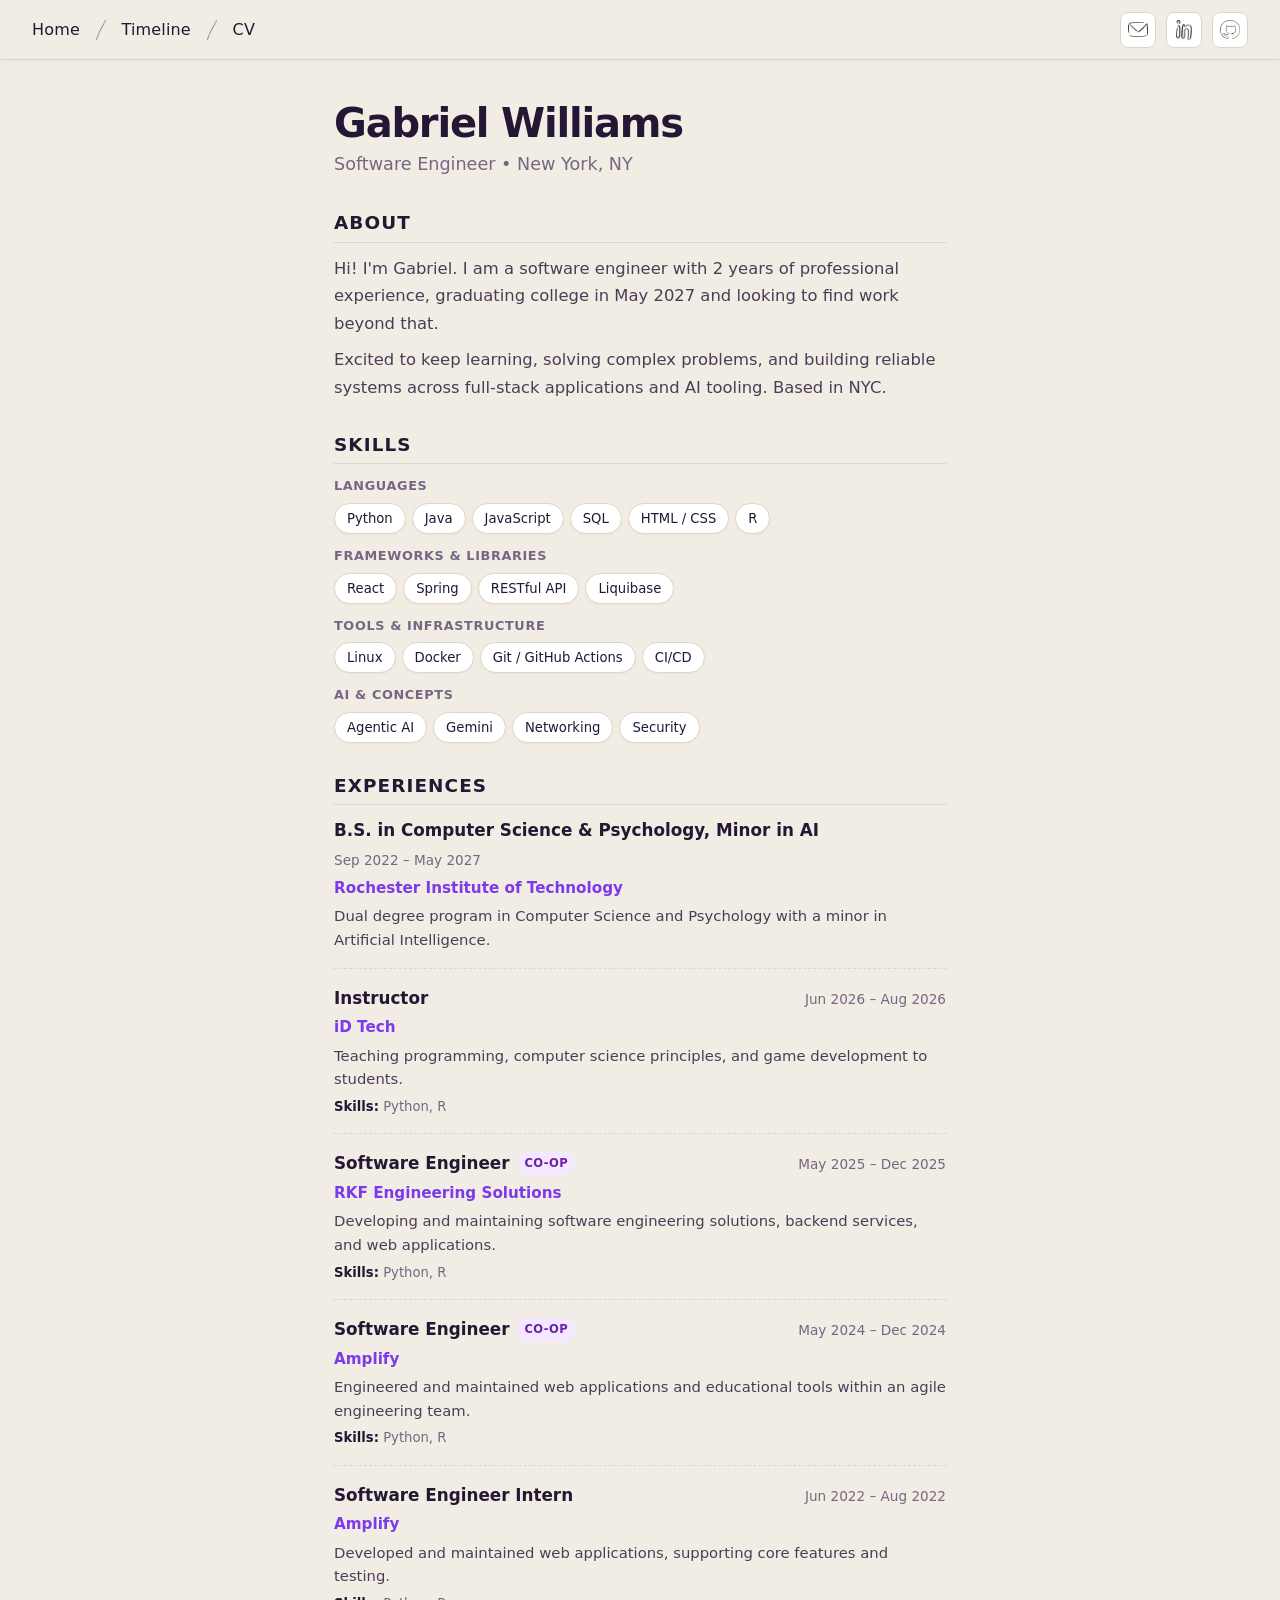
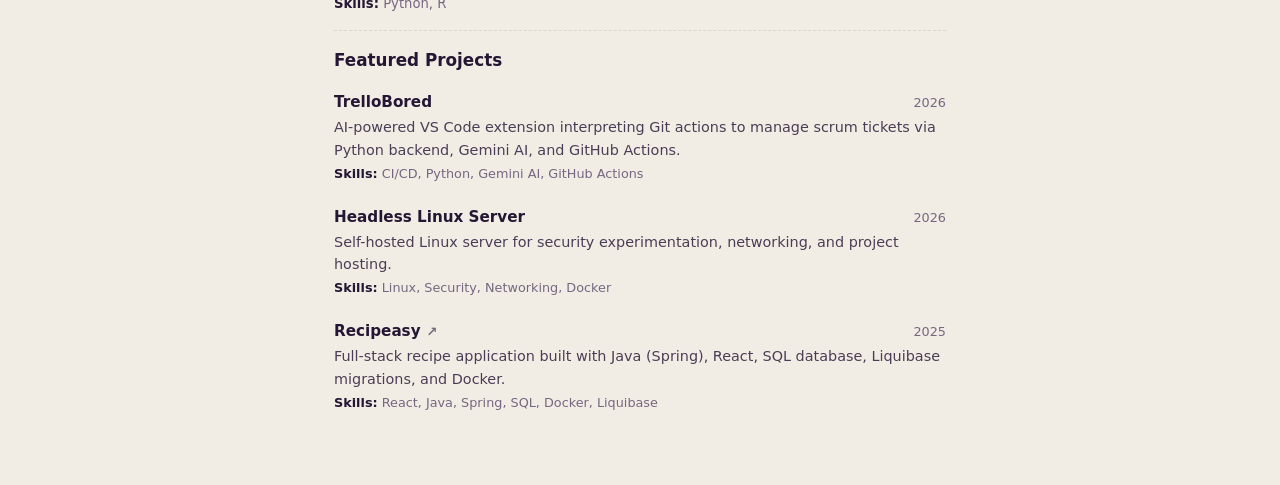
==== index.html @ a7988db3 "makeover" ====
<!DOCTYPE html>
<html lang="en">
<head>
    <meta charset="UTF-8">
    <meta http-equiv="X-UA-Compatible" content="IE=edge">
    <meta name="viewport" content="width=device-width, initial-scale=1.0">
    <title>Gabriel Williams | Software Engineer</title>
    <link rel="stylesheet" href="style.css">
</head>
<body>

    <header>
        <nav class="navbar">
            <div class="nav-left">
                <ul class="nav-links">
                    <li><a href="index.html">Home</a></li>
                    <li class="nav-divider" aria-hidden="true"><img src="images/slash.png" alt="/" class="nav-slash"></li>
                    <li><a href="timeline.html">Timeline</a></li>
                    <li class="nav-divider" aria-hidden="true"><img src="images/slash.png" alt="/" class="nav-slash"></li>
                    <li><a href="resume.html">CV</a></li>
                </ul>
            </div>
            <div class="nav-right">
                <a href="mailto:gabrielhwilliams@gmail.com" class="nav-icon-btn" aria-label="Email" title="Email">
                    <img src="images/mail.png" alt="Email" class="nav-icon">
                </a>
                <a href="https://www.linkedin.com/in/gabriel-h-williams/" target="_blank" rel="noopener noreferrer" class="nav-icon-btn" aria-label="LinkedIn" title="LinkedIn">
                    <img src="images/in.png" alt="LinkedIn" class="nav-icon">
                </a>
                <a href="https://github.com/gabrielhwilliams" target="_blank" rel="noopener noreferrer" class="nav-icon-btn" aria-label="GitHub" title="GitHub">
                    <img src="images/git.png" alt="GitHub" class="nav-icon">
                </a>
            </div>
        </nav>
    </header>

    <main class="main-column">
        <!-- Chunk: Name -->
        <section id="name" class="chunk chunk-name">
            <h1 class="name-title">Gabriel Williams</h1>
            <p class="name-subtitle">Software Engineer &bull; New York, NY</p>
        </section>

        <!-- Chunk: Blurb -->
        <section id="blurb" class="chunk chunk-blurb">
            <h2 class="chunk-title">About</h2>
            <div class="blurb-content">
                <p>Hi! I'm Gabriel. I am a software engineer with 2 years of professional experience, graduating college in May 2027 and looking to find work beyond that.</p>
                <p>Excited to keep learning, solving complex problems, and building reliable systems across full-stack applications and AI tooling. Based in NYC.</p>
            </div>
        </section>

        <!-- Chunk: Skills -->
        <section id="skills" class="chunk chunk-skills">
            <h2 class="chunk-title">Skills</h2>
            <div class="skills-list">
                <div class="skill-group">
                    <span class="skill-group-title">Languages</span>
                    <div class="skill-tags">
                        <span class="skill-tag">Python</span>
                        <span class="skill-tag">Java</span>
                        <span class="skill-tag">JavaScript</span>
                        <span class="skill-tag">SQL</span>
                        <span class="skill-tag">HTML / CSS</span>
                        <span class="skill-tag">R</span>
                    </div>
                </div>
                <div class="skill-group">
                    <span class="skill-group-title">Frameworks & Libraries</span>
                    <div class="skill-tags">
                        <span class="skill-tag">React</span>
                        <span class="skill-tag">Spring</span>
                        <span class="skill-tag">RESTful API</span>
                        <span class="skill-tag">Liquibase</span>
                    </div>
                </div>
                <div class="skill-group">
                    <span class="skill-group-title">Tools & Infrastructure</span>
                    <div class="skill-tags">
                        <span class="skill-tag">Linux</span>
                        <span class="skill-tag">Docker</span>
                        <span class="skill-tag">Git / GitHub Actions</span>
                        <span class="skill-tag">CI/CD</span>
                    </div>
                </div>
                <div class="skill-group">
                    <span class="skill-group-title">AI & Concepts</span>
                    <div class="skill-tags">
                        <span class="skill-tag">Agentic AI</span>
                        <span class="skill-tag">Gemini</span>
                        <span class="skill-tag">Networking</span>
                        <span class="skill-tag">Security</span>
                    </div>
                </div>
            </div>
        </section>

        <!-- Chunk: Experiences -->
        <section id="experiences" class="chunk chunk-experiences">
            <h2 class="chunk-title">Experiences</h2>
            <div class="experience-list">
                <div class="experience-item">
                    <div class="experience-header">
                        <span class="experience-role">B.S. in Computer Science & Psychology, Minor in AI</span>
                        <span class="experience-date">Sep 2022 &ndash; May 2027</span>
                    </div>
                    <div class="experience-company">Rochester Institute of Technology</div>
                    <p class="experience-desc">Dual degree program in Computer Science and Psychology with a minor in Artificial Intelligence.</p>
                </div>

                <div class="experience-item">
                    <div class="experience-header">
                        <span class="experience-role">Instructor</span>
                        <span class="experience-date">Jun 2026 &ndash; Aug 2026</span>
                    </div>
                    <div class="experience-company">iD Tech</div>
                    <p class="experience-desc">Teaching programming, computer science principles, and game development to students.</p>
                    <div class="experience-skills"><span>Skills:</span> Python, R</div>
                </div>

                <div class="experience-item">
                    <div class="experience-header">
                        <span class="experience-role">Software Engineer <span class="experience-badge">Co-op</span></span>
                        <span class="experience-date">May 2025 &ndash; Dec 2025</span>
                    </div>
                    <div class="experience-company">RKF Engineering Solutions</div>
                    <p class="experience-desc">Developing and maintaining software engineering solutions, backend services, and web applications.</p>
                    <div class="experience-skills"><span>Skills:</span> Python, R</div>
                </div>

                <div class="experience-item">
                    <div class="experience-header">
                        <span class="experience-role">Software Engineer <span class="experience-badge">Co-op</span></span>
                        <span class="experience-date">May 2024 &ndash; Dec 2024</span>
                    </div>
                    <div class="experience-company">Amplify</div>
                    <p class="experience-desc">Engineered and maintained web applications and educational tools within an agile engineering team.</p>
                    <div class="experience-skills"><span>Skills:</span> Python, R</div>
                </div>

                <div class="experience-item">
                    <div class="experience-header">
                        <span class="experience-role">Software Engineer Intern</span>
                        <span class="experience-date">Jun 2022 &ndash; Aug 2022</span>
                    </div>
                    <div class="experience-company">Amplify</div>
                    <p class="experience-desc">Developed and maintained web applications, supporting core features and testing.</p>
                    <div class="experience-skills"><span>Skills:</span> Python, R</div>
                </div>

                <div class="experience-item experience-projects-group">
                    <div class="experience-header">
                        <span class="experience-role">Featured Projects</span>
                    </div>
                    <div class="project-list">
                        <div class="project-item">
                            <div class="project-header">
                                <span class="project-title">TrelloBored</span>
                                <span class="project-year">2026</span>
                            </div>
                            <p class="project-desc">AI-powered VS Code extension interpreting Git actions to manage scrum tickets via Python backend, Gemini AI, and GitHub Actions.</p>
                            <div class="project-skills"><span>Skills:</span> CI/CD, Python, Gemini AI, GitHub Actions</div>
                        </div>

                        <div class="project-item">
                            <div class="project-header">
                                <span class="project-title">Headless Linux Server</span>
                                <span class="project-year">2026</span>
                            </div>
                            <p class="project-desc">Self-hosted Linux server for security experimentation, networking, and project hosting.</p>
                            <div class="project-skills"><span>Skills:</span> Linux, Security, Networking, Docker</div>
                        </div>

                        <a href="https://github.com/gabrielhwilliams/Recipeasy" target="_blank" rel="noopener noreferrer" class="project-item project-item--linked">
                            <div class="project-header">
                                <span class="project-title">Recipeasy <span class="project-link-icon" aria-hidden="true">&nearr;</span></span>
                                <span class="project-year">2025</span>
                            </div>
                            <p class="project-desc">Full-stack recipe application built with Java (Spring), React, SQL database, Liquibase migrations, and Docker.</p>
                            <div class="project-skills"><span>Skills:</span> React, Java, Spring, SQL, Docker, Liquibase</div>
                        </a>
                    </div>
                </div>
            </div>
        </section>
    </main>

</body>
</html>
---- style.css ----
/* ============ RESET & BASE ============ */
*, *::before, *::after {
  box-sizing: border-box;
  margin: 0;
  padding: 0;
}

html {
  scroll-behavior: smooth;
  scroll-padding-top: var(--nav-height);
  overflow-x: clip;
}

body {
  font-family: 'Inter', system-ui, -apple-system, BlinkMacSystemFont, 'Segoe UI', Roboto, Oxygen, Ubuntu, Cantarell, sans-serif;
  line-height: 1.6;
  color: var(--text-main);
  background-color: var(--bg-main);
  padding-top: var(--nav-height);
  overflow-x: clip;
}

:root {
  --nav-height: 60px;
  
  /* Distinct Warm Beige & Oatmeal Linen Canvas */
  --bg-main: #f2ede4;        /* Warm Beige / Sand Linen background */
  --bg-card: #ffffff;        /* Crisp white for elevated cards and popups */
  --bg-tag: #ffffff;         /* Crisp white pill tags popping against beige */
  --bg-tag-hover: #faf6ef;   /* Warm cream pill hover */

  /* High-Contrast Deep Violet & Plum Charcoal Typography */
  --text-main: #231733;      /* Deep Amethyst Charcoal: ultra-high contrast */
  --text-muted: #4a3d56;     /* Heathered Charcoal: soft, legible body text */
  --grey: #756782;           /* Muted Violet Taupe: secondary text, subtitles, tick marks */
  --grey-light: #a395b0;     /* Soft Lilac Grey: subtle timestamps and dividers */
  --border: #ded5c7;         /* Warm Sand Linen: clean, organic dividers */
  --border-subtle: #e8dfd2;  /* Subtle sand border */

  /* Primary Brand & Navbar Highlights */
  --primary: #7c3aed;        /* Royal Violet / Purple 600 */
  --primary-hover: #6d28d9;  /* Deep Amethyst / Purple 700 */
  --hightlight: #8b5cf6;     /* Electric Lilac 500 */

  /* 4 Distinct, Separated Category Colors */
  --job: #2563eb;            /* Royal Cobalt Blue (Jobs/Work) */
  --education: #059669;      /* Forest Emerald Green (Education) */
  --project: #ea580c;        /* Warm Amber Orange (Projects) */
  --event: #7c3aed;          /* Royal Violet (Events/Hackathons) */

  /* Timeline & Badges */
  --accent: #e5ddd0;         /* Warm sand linen timeline sidebars */
  --badge-bg: #f3e8ff;       /* Soft purple bisque badge */
  --badge-text: #6b21a8;     /* Purple 800 badge text */

  --sidebar-width: 150px;
  --tick-column-width: 60px;
}

/* ============ NAVBAR ============ */
.navbar {
  display: flex;
  justify-content: space-between;
  align-items: center;
  font-size: 16px;
  height: var(--nav-height);
  padding: 0 32px;
  background-color: rgba(242, 237, 228, 0.92);
  backdrop-filter: blur(12px);
  -webkit-backdrop-filter: blur(12px);
  border-bottom: 1px solid var(--border);
  box-shadow: 0 1px 3px 0 rgba(35, 23, 51, 0.04);
  position: fixed;
  top: 0;
  left: 0;
  width: 100%;
  z-index: 1000;
  box-sizing: border-box;
}

.nav-left {
  display: flex;
  align-items: center;
}

.nav-links {
  display: flex;
  align-items: center;
  list-style: none;
  gap: 14px;
}

.nav-links li {
  margin: 0;
  display: flex;
  align-items: center;
}

.nav-divider {
  display: flex;
  align-items: center;
  justify-content: center;
  user-select: none;
  pointer-events: none;
  padding: 0 2px;
}

.nav-slash {
  height: 20px;
  width: auto;
  opacity: 0.8;
  display: block;
}

.nav-links a {
  position: relative;
  text-decoration: none;
  color: var(--text-main);
  font-weight: 500;
  letter-spacing: 0.01em;
  transition: color 0.2s ease;
}

.nav-links a::after {
  content: '';
  position: absolute;
  left: 0;
  bottom: -4px;
  width: 100%;
  height: 2px;
  background-color: var(--primary);
  transform: scaleX(0);
  transform-origin: bottom left;
  transition: transform 0.25s ease-out;
}

.nav-links a:hover {
  color: var(--primary);
}

.nav-links a:hover::after {
  transform: scaleX(1);
}

.nav-right {
  display: flex;
  align-items: center;
  gap: 10px;
}

.nav-icon-btn {
  display: inline-flex;
  align-items: center;
  justify-content: center;
  width: 36px;
  height: 36px;
  border-radius: 8px;
  background: var(--bg-tag);
  border: 1px solid var(--border);
  transition: transform 0.15s ease, background 0.15s ease, border-color 0.15s ease, box-shadow 0.15s ease;
  text-decoration: none;
  box-sizing: border-box;
}

.nav-icon-btn:hover {
  background: var(--bg-tag-hover);
  border-color: #c9bea9;
  transform: translateY(-2px);
  box-shadow: 0 4px 10px rgba(35, 23, 51, 0.1);
}

.nav-icon {
  width: 20px;
  height: 20px;
  object-fit: contain;
  display: block;
}

/* ============ BUTTONS ============ */
.btn-primary {
  background-color: var(--primary);
  color: #ffffff;
  padding: 10px 20px;
  border-radius: 8px;
  border: 1px solid var(--primary);
  text-decoration: none;
  font-weight: 600;
  cursor: pointer;
  display: inline-block;
  transition: transform 0.2s ease, background-color 0.2s ease, border-color 0.2s ease, box-shadow 0.2s ease;
}

.btn-primary:hover {
  background-color: var(--primary-hover);
  border-color: var(--primary-hover);
  transform: translateY(-2px);
  box-shadow: 0 4px 12px rgba(109, 40, 217, 0.25);
}

/* ============ MAIN COLUMN LAYOUT ============ */
.main-column {
  max-width: 660px;
  width: 100%;
  margin: 0 auto;
  padding: 40px 24px 64px;
  display: flex;
  flex-direction: column;
  gap: 28px;
  box-sizing: border-box;
}

.chunk {
  display: flex;
  flex-direction: column;
  gap: 10px;
  width: 100%;
  box-sizing: border-box;
}

/* Chunk: Name */
.chunk-name {
  gap: 4px;
  padding-bottom: 2px;
}

.name-title {
  font-size: 2.5rem;
  font-weight: 800;
  color: var(--text-main);
  line-height: 1.15;
  letter-spacing: -0.03em;
}

.name-subtitle {
  font-size: 1.1rem;
  font-weight: 500;
  color: var(--grey);
}

/* Chunk Section Titles */
.chunk-title {
  font-size: 1.15rem;
  font-weight: 700;
  color: var(--text-main);
  text-transform: uppercase;
  letter-spacing: 0.06em;
  border-bottom: 1.5px solid var(--border);
  padding-bottom: 4px;
  margin-bottom: 2px;
}

/* Chunk: Blurb */
.blurb-content {
  display: flex;
  flex-direction: column;
  gap: 8px;
  font-size: 1.025rem;
  line-height: 1.7;
  color: var(--text-muted);
}

/* Chunk: Skills */
.skills-list {
  display: flex;
  flex-direction: column;
  gap: 12px;
}

.skill-group {
  display: flex;
  flex-direction: column;
  gap: 6px;
}

.skill-group-title {
  font-size: 0.8rem;
  font-weight: 700;
  text-transform: uppercase;
  letter-spacing: 0.05em;
  color: var(--grey);
}

.skill-tags {
  display: flex;
  flex-wrap: wrap;
  gap: 6px;
}

.skill-tag {
  background: var(--bg-tag);
  color: var(--text-main);
  border: 1px solid var(--border);
  padding: 4px 12px;
  border-radius: 16px;
  font-size: 0.825rem;
  font-weight: 500;
  box-shadow: 0 1px 2px rgba(35, 23, 51, 0.04);
  transition: transform 0.15s ease, background 0.15s ease, border-color 0.15s ease;
}

.skill-tag:hover {
  background: var(--bg-tag-hover);
  border-color: #c9bea9;
  transform: translateY(-1px);
}

/* Chunk: Experiences */
.experience-list {
  display: flex;
  flex-direction: column;
  gap: 16px;
}

.experience-item {
  display: flex;
  flex-direction: column;
  gap: 4px;
  padding-bottom: 16px;
  border-bottom: 1px dashed var(--border);
}

.experience-item:last-child {
  border-bottom: none;
  padding-bottom: 0;
}

.experience-header {
  display: flex;
  justify-content: space-between;
  align-items: baseline;
  flex-wrap: wrap;
  gap: 6px;
}

.experience-role {
  font-size: 1.05rem;
  font-weight: 700;
  color: var(--text-main);
  display: flex;
  align-items: center;
  gap: 8px;
  flex-wrap: wrap;
}

.experience-badge {
  font-size: 0.72rem;
  font-weight: 700;
  text-transform: uppercase;
  background: var(--badge-bg);
  color: var(--badge-text);
  padding: 2px 7px;
  border-radius: 10px;
  letter-spacing: 0.04em;
}

.experience-date {
  font-size: 0.85rem;
  color: var(--grey);
  font-weight: 500;
  white-space: nowrap;
}

.experience-company {
  font-size: 0.95rem;
  font-weight: 600;
  color: var(--primary);
}

.experience-desc {
  font-size: 0.925rem;
  line-height: 1.6;
  color: var(--text-muted);
}

.experience-skills {
  font-size: 0.825rem;
  color: var(--grey);
  margin-top: 1px;
}

.experience-skills span {
  font-weight: 600;
  color: var(--text-main);
}

/* ============ PROJECT ITEMS ============ */
.project-list {
  display: flex;
  flex-direction: column;
  gap: 4px;
  margin: 4px -10px 0;
}

.project-item {
  display: flex;
  flex-direction: column;
  gap: 2px;
  padding: 8px 10px;
  background-color: transparent;
  border: none;
  border-radius: 0;
  text-decoration: none;
  color: inherit;
  transition: background-color 0.15s ease;
}

/* Darkened square on hover with sharp corners, no border */
.project-item:hover {
  background-color: rgba(35, 23, 51, 0.07);
}

.project-item--linked {
  cursor: pointer;
}

.project-item--linked:hover .project-title {
  color: var(--primary);
}

.project-header {
  display: flex;
  justify-content: space-between;
  align-items: baseline;
  gap: 8px;
}

.project-title {
  font-size: 0.95rem;
  font-weight: 700;
  color: var(--text-main);
  display: flex;
  align-items: center;
  gap: 6px;
  transition: color 0.18s ease;
}

.project-link-icon {
  font-size: 0.825rem;
  opacity: 0.6;
  transition: opacity 0.18s ease, transform 0.18s ease;
}

.project-item--linked:hover .project-link-icon {
  opacity: 1;
  transform: translate(1px, -1px);
}

.project-year {
  font-size: 0.8rem;
  font-weight: 500;
  color: var(--grey);
}

.project-desc {
  font-size: 0.9rem;
  line-height: 1.55;
  color: var(--text-muted);
}

.project-skills {
  font-size: 0.8rem;
  color: var(--grey);
  margin-top: 1px;
}

.project-skills span {
  font-weight: 600;
  color: var(--text-main);
}

/* ============ TIMELINE SECTION ============ */
#timeline {
  display: block;
  width: 100%;
  min-height: calc(100vh - var(--nav-height));
  padding: 0;
  margin: 0;
  background-color: var(--bg-main);
  position: relative;
  box-sizing: border-box;
  overflow-x: auto;
}

.main.chunk {
  width: 100%;
}

/* ============ RESUME SECTION ============ */
#resume {
  padding: 0;
  height: calc(100vh - var(--nav-height));
  width: 100%;
}

/* ============ RESPONSIVE MEDIA QUERIES ============ */
@media (max-width: 768px) {
  .main-column {
    padding: 32px 20px 56px;
    gap: 24px;
  }

  .navbar {
    padding: 0 20px;
  }

  .nav-links {
    gap: 10px;
  }

  .name-title {
    font-size: 2.15rem;
  }
}

@media (max-width: 600px) {
  :root {
    --nav-height: 56px;
  }

  .navbar {
    padding: 0 14px;
    font-size: 14.5px;
  }

  .nav-links {
    gap: 8px;
  }

  .nav-slash {
    height: 16px;
  }

  .nav-right {
    gap: 6px;
  }

  .nav-icon-btn {
    width: 32px;
    height: 32px;
    border-radius: 7px;
  }

  .nav-icon {
    width: 17px;
    height: 17px;
  }

  .main-column {
    padding: 24px 16px 48px;
    gap: 22px;
  }

  .chunk {
    gap: 8px;
  }

  .name-title {
    font-size: 1.85rem;
    line-height: 1.2;
  }

  .name-subtitle {
    font-size: 0.95rem;
  }

  .chunk-title {
    font-size: 1.05rem;
    padding-bottom: 3px;
  }

  .blurb-content {
    font-size: 0.95rem;
    line-height: 1.65;
  }

  .skill-group-title {
    font-size: 0.75rem;
  }

  .skill-tags {
    gap: 5px;
  }

  .skill-tag {
    padding: 3px 10px;
    font-size: 0.8rem;
  }

  .experience-list {
    gap: 14px;
  }

  .experience-item {
    padding-bottom: 14px;
    gap: 3px;
  }

  .experience-header {
    flex-direction: column;
    align-items: flex-start;
    gap: 2px;
  }

  .experience-role {
    font-size: 0.975rem;
  }

  .experience-badge {
    font-size: 0.7rem;
    padding: 1px 6px;
  }

  .experience-date {
    font-size: 0.8rem;
  }

  .experience-company {
    font-size: 0.9rem;
  }

  .experience-desc {
    font-size: 0.875rem;
    line-height: 1.55;
  }

  .experience-skills {
    font-size: 0.8rem;
  }

  .project-list {
    margin: 4px -8px 0;
  }

  .project-item {
    padding: 6px 8px;
    border-radius: 0;
    border: none;
  }

  .project-title {
    font-size: 0.925rem;
  }

  .project-desc {
    font-size: 0.875rem;
  }
}

@media (max-width: 380px) {
  .navbar {
    padding: 0 8px;
    font-size: 13px;
  }

  .nav-links {
    gap: 5px;
  }

  .nav-slash {
    height: 13px;
  }

  .nav-right {
    gap: 4px;
  }

  .nav-icon-btn {
    width: 28px;
    height: 28px;
    border-radius: 6px;
  }

  .nav-icon {
    width: 14px;
    height: 14px;
  }

  .main-column {
    padding: 20px 12px 40px;
  }

  .name-title {
    font-size: 1.65rem;
  }
}

/* ============ TIMELINE ============ */
.timeline {
  position: relative;
  width: 100%;
  min-width: max-content;
  padding: 10px var(--sidebar-width) 40px calc(var(--sidebar-width) + 10px);
  box-sizing: border-box;
}

.timeline::before,
.timeline::after {
  content: "";
  position: absolute;
  top: 0;
  bottom: 0;
  width: var(--sidebar-width);
  background: var(--accent);
}

.timeline::before {
  left: 0;
}

.timeline::after {
  right: 0;
}

.bars {
  position: absolute;
  top: 0;
  left: calc(var(--sidebar-width) + var(--tick-column-width) + 35px);
}

@media (max-width: 900px) {
  :root {
    --sidebar-width: 0px;
    --tick-column-width: 48px;
  }

  .timeline::before,
  .timeline::after {
    display: none;
  }

  .timeline {
    padding: 10px 24px 40px 10px;
  }

  .bars {
    left: calc(var(--tick-column-width) + 16px);
  }
}

/* ============ TICKS ============ */
.tick {
  position: relative;
  display: flex;
  align-items: center;
  width: 50px;
  height: 20px;
  padding: 0 6px;
  font-family: monospace;
  font-size: 18px;
  color: var(--grey);
}

.tick::after {
  content: "";
  position: absolute;
  left: 100%;
  top: 50%;
  margin-left: 4px;
  width: 16px;
  height: 2px;
  background: #d4caa8;
}

.tick--month::after {
  width: 8px;
}

.tick--year::after {
  width: 24px;
  background: var(--grey);
}

.tick--current {
  color: var(--primary);
  font-weight: bold;
}

.tick--current::after {
  width: 16px;
  background: var(--primary);
}

@media (max-width: 600px) {
  .tick {
    width: 40px;
    font-size: 13px;
  }

  .tick::after {
    width: 10px;
  }

  .tick--month::after {
    width: 5px;
  }

  .tick--year::after {
    width: 16px;
  }

  .bars {
    left: 56px;
  }
}

/* ============ EVENT BARS & POINTS (shared shape) ============ */
.event-bar {
  position: absolute;
  width: 12px;
  border-radius: 10px;
  scroll-margin-top: 20px;
  transition: left 0.25s ease;
  cursor: pointer;
  touch-action: manipulation;
}

/* Invisible touch target extension for mobile */
.event-bar::before {
  content: '';
  position: absolute;
  top: -4px;
  bottom: -4px;
  left: -8px;
  right: -8px;
  cursor: pointer;
  z-index: 1;
}

.event-point {
  position: absolute;
  box-sizing: border-box;
  width: 12px;
  height: 12px;
  border-radius: 50%;
  border: 2px solid var(--grey);
  transform: translateY(-50%);
  scroll-margin-top: 20px;
  transition: left 0.25s ease;
  cursor: pointer;
  touch-action: manipulation;
}

.event-point::before {
  content: '';
  position: absolute;
  top: -10px;
  bottom: -10px;
  left: -10px;
  right: -10px;
  cursor: pointer;
  z-index: 1;
}

.event-bar.is-expanded,
.event-point.is-expanded {
  z-index: 20;
}

/* ============ EVENT TYPE COLORS ============ */
.event-bar--job       { background: var(--job); }
.event-bar--education  { background: var(--education); }
.event-bar--project    { background: var(--project); }
.event-bar--event      { background: var(--event); }

.event-point--job       { background: var(--job); }
.event-point--education { background: var(--education); }
.event-point--project   { background: var(--project); }
.event-point--event     { background: var(--event); }

.event-label--job       { color: var(--job); }
.event-label--education { color: var(--education); }
.event-label--project   { color: var(--project); }
.event-label--event     { color: var(--event); }

/* ============ EVENT LABEL (shared) ============ */
.event-label {
  position: absolute;
  left: 20px;
  top: 0;
  pointer-events: none;
  white-space: nowrap;
}

.event-point .event-label {
  top: -7.5px;
}

.event-bar.is-expanded .event-label,
.event-point.is-expanded .event-label {
  pointer-events: auto;
  width: 280px;
  padding: 12px 14px;
  background: var(--bg-card);
  border-radius: 8px;
  box-shadow: 0 10px 25px -5px rgba(35, 23, 51, 0.12), 0 8px 10px -6px rgba(35, 23, 51, 0.06);
  white-space: normal;
  z-index: 20;
  animation: fadeInLabel 0.18s cubic-bezier(0.16, 1, 0.3, 1);
}

@media (max-width: 600px) {
  .event-bar.is-expanded .event-label,
  .event-point.is-expanded .event-label {
    width: 250px;
    padding: 10px 12px;
    font-size: 13px;
  }
}

@keyframes fadeInLabel {
  from {
    opacity: 0;
    transform: translateX(-4px);
  }
  to {
    opacity: 1;
    transform: translateX(0);
  }
}

/* per-type expanded border/text color */
.event-bar--job.is-expanded .event-label       { border: 2px solid var(--job); color: var(--job); }
.event-bar--education.is-expanded .event-label { border: 2px solid var(--education); color: var(--education); }
.event-bar--project.is-expanded .event-label   { border: 2px solid var(--project); color: var(--project); }
.event-bar--event.is-expanded .event-label     { border: 2px solid var(--event); color: var(--event); }

.event-point--job.is-expanded .event-label       { border: 2px solid var(--job); color: var(--job); }
.event-point--education.is-expanded .event-label { border: 2px solid var(--education); color: var(--education); }
.event-point--project.is-expanded .event-label   { border: 2px solid var(--project); color: var(--project); }
.event-point--event.is-expanded .event-label     { border: 2px solid var(--event); color: var(--event); }

/* ============ LABEL CONTENT PIECES ============ */
.event-label-name {
  opacity: 0;                /* independently controlled by revealFittingLabels() */
  font-weight: 700;
  font-size: 14px;
  margin-bottom: 2px;
  white-space: nowrap;
  pointer-events: none;
  transition: opacity 0.15s ease;
}

.event-label-name.is-visible,
.event-bar.is-expanded .event-label-name,
.event-point.is-expanded .event-label-name {
  opacity: 1;
  pointer-events: auto;
  cursor: pointer;
}

.event-label-name.is-visible:hover,
.event-bar.is-expanded .event-label-name:hover {
  text-decoration: underline;
}

/* Hidden immediately on collapse to prevent floating text glitch */
.event-label-role,
.event-label-desc,
.event-label-skills-heading,
.event-label-skills {
  display: none;
  opacity: 0;
}

.event-bar.is-expanded .event-label-role,
.event-bar.is-expanded .event-label-desc,
.event-bar.is-expanded .event-label-skills-heading,
.event-bar.is-expanded .event-label-skills,
.event-point.is-expanded .event-label-role,
.event-point.is-expanded .event-label-desc,
.event-point.is-expanded .event-label-skills-heading,
.event-point.is-expanded .event-label-skills {
  display: block;
  opacity: 1;
}

.event-label-role {
  font-style: italic;
  font-size: 12px;
  margin-bottom: 10px;
  color: var(--grey);
}

.event-label-desc {
  font-size: 12px;
  line-height: 1.5;
  margin-bottom: 10px;
  color: var(--text-muted);
}

.event-label-skills-heading,
.event-label-skills {
  font-size: 12px;
}

.event-label-skills-heading {
  margin-bottom: 2px;
  font-weight: 600;
  color: var(--text-main);
}

.event-label-skills {
  color: var(--grey);
}
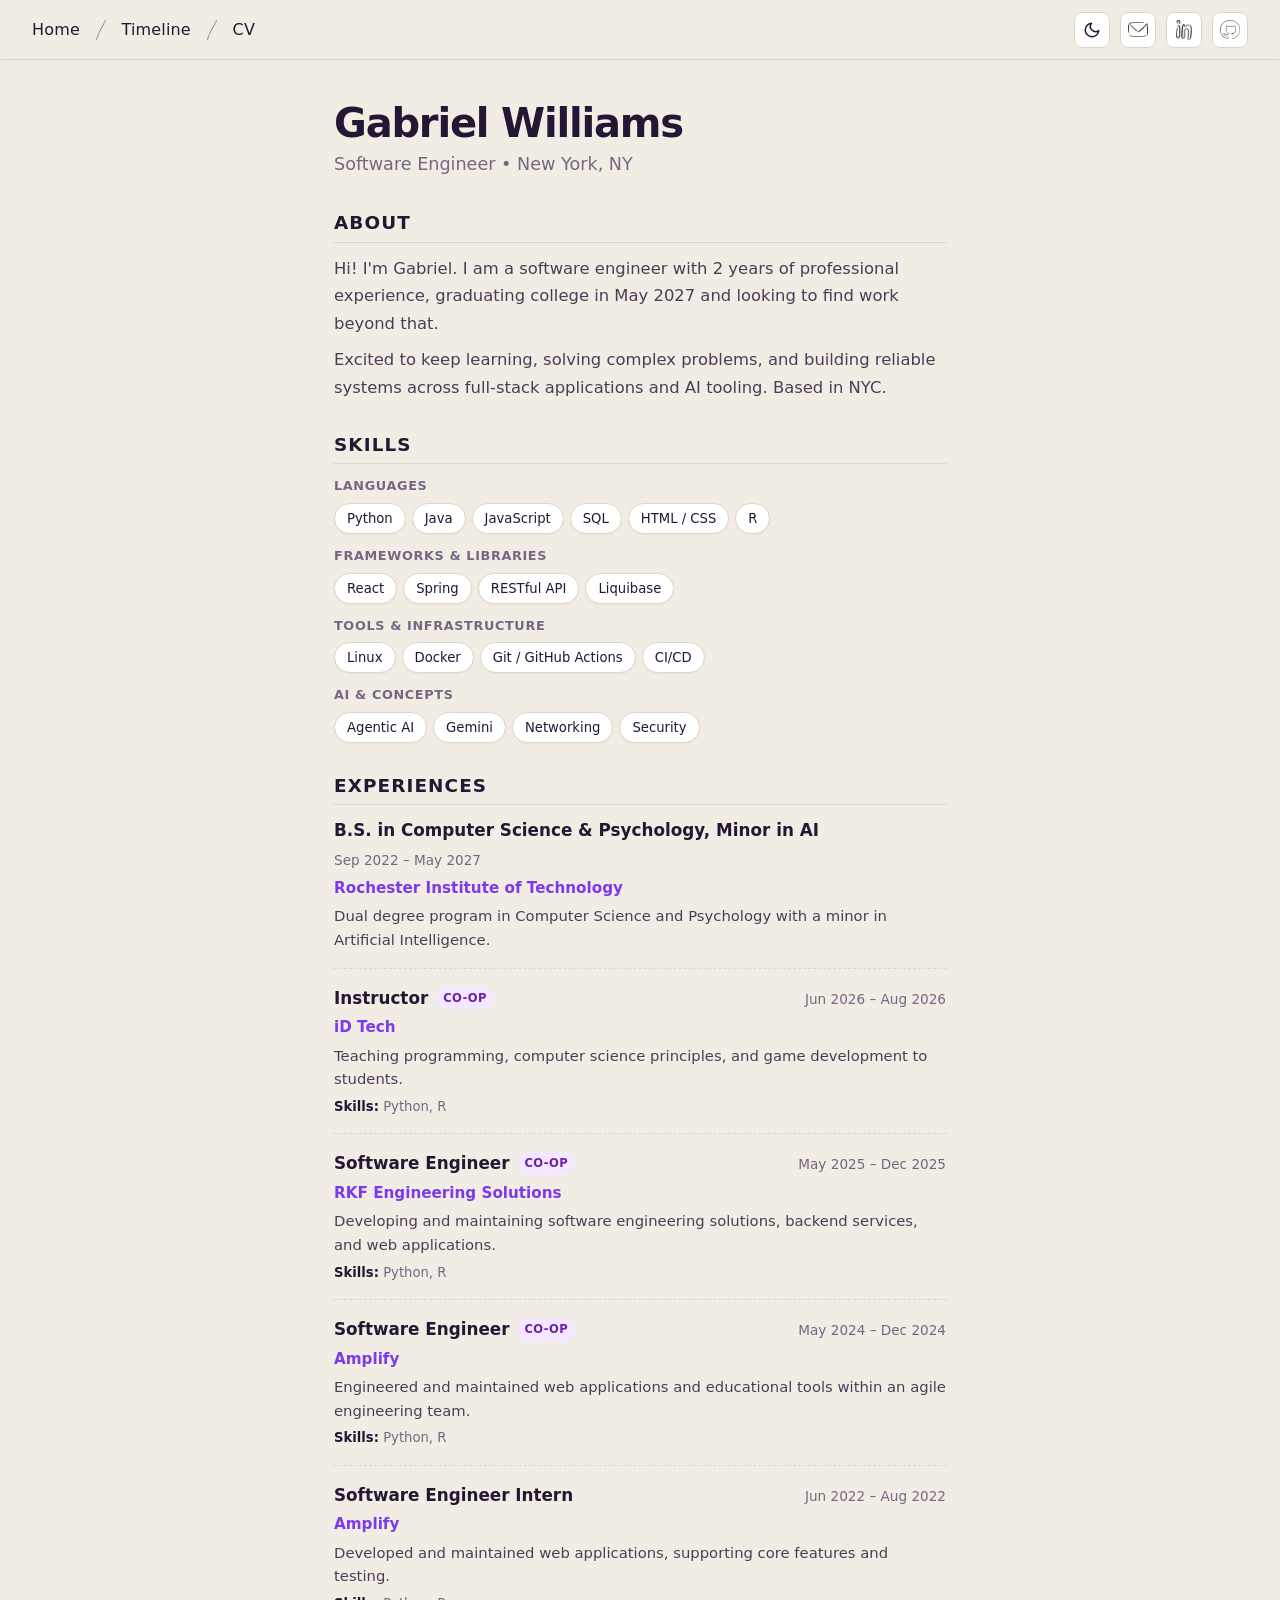
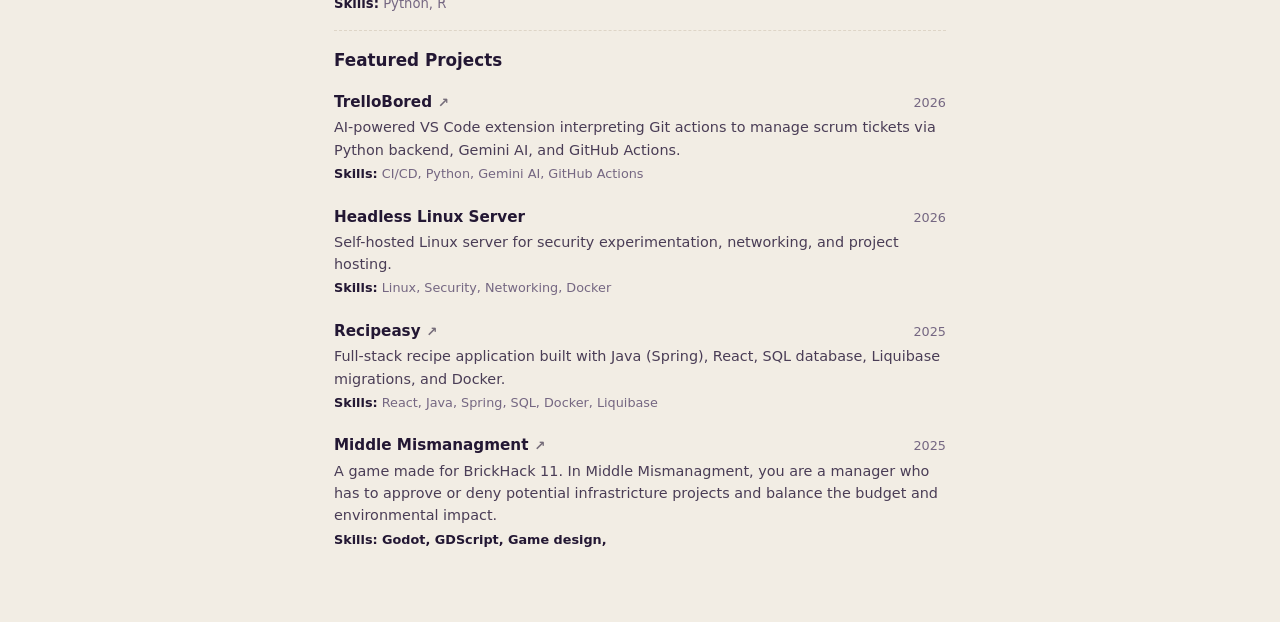
==== commit bc1f1c99: "night mode" ====
--- a/index.html
+++ b/index.html
@@ -6,6 +6,15 @@
     <meta name="viewport" content="width=device-width, initial-scale=1.0">
     <title>Gabriel Williams | Software Engineer</title>
     <link rel="stylesheet" href="style.css">
+    <script>
+        (function() {
+            const savedTheme = localStorage.getItem('theme');
+            const systemDark = window.matchMedia && window.matchMedia('(prefers-color-scheme: dark)').matches;
+            const theme = savedTheme || (systemDark ? 'dark' : 'light');
+            document.documentElement.setAttribute('data-theme', theme);
+        })();
+    </script>
+    <script src="theme.js" defer></script>
 </head>
 <body>
 
@@ -21,6 +30,22 @@
                 </ul>
             </div>
             <div class="nav-right">
+                <button id="theme-toggle" class="nav-icon-btn theme-toggle-btn" aria-label="Toggle dark mode" title="Toggle dark mode">
+                    <svg class="theme-icon-moon" xmlns="http://www.w3.org/2000/svg" width="18" height="18" viewBox="0 0 24 24" fill="none" stroke="currentColor" stroke-width="2" stroke-linecap="round" stroke-linejoin="round" aria-hidden="true">
+                        <path d="M21 12.79A9 9 0 1 1 11.21 3 7 7 0 0 0 21 12.79z"></path>
+                    </svg>
+                    <svg class="theme-icon-sun" xmlns="http://www.w3.org/2000/svg" width="18" height="18" viewBox="0 0 24 24" fill="none" stroke="currentColor" stroke-width="2" stroke-linecap="round" stroke-linejoin="round" aria-hidden="true">
+                        <circle cx="12" cy="12" r="5"></circle>
+                        <line x1="12" y1="1" x2="12" y2="3"></line>
+                        <line x1="12" y1="21" x2="12" y2="23"></line>
+                        <line x1="4.22" y1="4.22" x2="5.64" y2="5.64"></line>
+                        <line x1="18.36" y1="18.36" x2="19.78" y2="19.78"></line>
+                        <line x1="1" y1="12" x2="3" y2="12"></line>
+                        <line x1="21" y1="12" x2="23" y2="12"></line>
+                        <line x1="4.22" y1="19.78" x2="5.64" y2="18.36"></line>
+                        <line x1="18.36" y1="5.64" x2="19.78" y2="4.22"></line>
+                    </svg>
+                </button>
                 <a href="mailto:gabrielhwilliams@gmail.com" class="nav-icon-btn" aria-label="Email" title="Email">
                     <img src="images/mail.png" alt="Email" class="nav-icon">
                 </a>
@@ -110,7 +135,7 @@
 
                 <div class="experience-item">
                     <div class="experience-header">
-                        <span class="experience-role">Instructor</span>
+                        <span class="experience-role">Instructor<span class="experience-badge">Co-op</span></span>
                         <span class="experience-date">Jun 2026 &ndash; Aug 2026</span>
                     </div>
                     <div class="experience-company">iD Tech</div>
@@ -153,14 +178,14 @@
                         <span class="experience-role">Featured Projects</span>
                     </div>
                     <div class="project-list">
-                        <div class="project-item">
-                            <div class="project-header">
-                                <span class="project-title">TrelloBored</span>
+                        <a href="https://github.com/KieranStewart/trello-bored" target="_blank" rel="noopener noreferrer" class="project-item project-item--linked">
+                            <div class="project-header">
+                                <span class="project-title">TrelloBored <span class="project-link-icon" aria-hidden="true">&nearr;</span></span>
                                 <span class="project-year">2026</span>
                             </div>
                             <p class="project-desc">AI-powered VS Code extension interpreting Git actions to manage scrum tickets via Python backend, Gemini AI, and GitHub Actions.</p>
                             <div class="project-skills"><span>Skills:</span> CI/CD, Python, Gemini AI, GitHub Actions</div>
-                        </div>
+                        </a>
 
                         <div class="project-item">
                             <div class="project-header">
@@ -179,6 +204,15 @@
                             <p class="project-desc">Full-stack recipe application built with Java (Spring), React, SQL database, Liquibase migrations, and Docker.</p>
                             <div class="project-skills"><span>Skills:</span> React, Java, Spring, SQL, Docker, Liquibase</div>
                         </a>
+
+                        <a href="https://milestallia.github.io/tantalizing-tardigrades/" target="_blank" rel="noopener noreferrer" class="project-item project-item--linked">
+                            <div class="project-header">
+                                <span class="project-title">Middle Mismanagment <span class="project-link-icon" aria-hidden="true">&nearr;</span></span>
+                                <span class="project-year">2025</span>
+                            </div>
+                            <p class="project-desc"> A game made for BrickHack 11. In Middle Mismanagment, you are a manager who has to approve or deny potential infrastricture projects and balance the budget and environmental impact.</p>
+                            <div class="project-skills"><span>Skills: Godot, GDScript, Game design, </span></div>
+                        </a>
                     </div>
                 </div>
             </div>
--- a/style.css
+++ b/style.css
@@ -18,6 +18,7 @@
   background-color: var(--bg-main);
   padding-top: var(--nav-height);
   overflow-x: clip;
+  transition: background-color 0.25s ease, color 0.25s ease;
 }
 
 :root {
@@ -53,8 +54,60 @@
   --badge-bg: #f3e8ff;       /* Soft purple bisque badge */
   --badge-text: #6b21a8;     /* Purple 800 badge text */
 
+  /* Shadows & Component Theming */
+  --nav-bg: rgba(242, 237, 228, 0.92);
+  --nav-shadow: 0 1px 3px 0 rgba(35, 23, 51, 0.04);
+  --btn-shadow: 0 4px 10px rgba(35, 23, 51, 0.1);
+  --tag-shadow: 0 1px 2px rgba(35, 23, 51, 0.04);
+  --tag-hover-border: #c9bea9;
+  --project-hover-bg: rgba(35, 23, 51, 0.07);
+  --tick-month-line: #d4caa8;
+  --card-shadow: 0 10px 25px -5px rgba(35, 23, 51, 0.12), 0 8px 10px -6px rgba(35, 23, 51, 0.06);
+
   --sidebar-width: 150px;
   --tick-column-width: 60px;
+}
+
+[data-theme="dark"] {
+  /* Rich, Atmospheric Midnight Charcoal & Deep Slate Canvas */
+  --bg-main: #13111c;        /* Deep Midnight Amethyst background */
+  --bg-card: #1e192a;        /* Elevated card / popup background */
+  --bg-tag: #221d30;         /* Pill tag background */
+  --bg-tag-hover: #2d263e;   /* Pill tag hover */
+
+  /* High-Contrast Crisp Lavender-White Typography */
+  --text-main: #f5f2fc;      /* Bright, crisp, legible main text */
+  --text-muted: #c5bdd4;     /* Soft lavender-grey body text */
+  --grey: #9b8ea8;           /* Muted violet taupe */
+  --grey-light: #584c6e;     /* Subtle timestamps and dividers */
+  --border: #312942;         /* Clean midnight purple border */
+  --border-subtle: #262034;  /* Subtle divider border */
+
+  /* Primary Brand & Navbar Highlights */
+  --primary: #a78bfa;        /* Vibrant Electric Lilac / Purple */
+  --primary-hover: #c4b5fd;  /* Light Lavender Purple */
+  --hightlight: #c084fc;
+
+  /* 4 Distinct Category Colors (tuned for dark background vibrancy) */
+  --job: #60a5fa;            /* Vibrant Cobalt / Sky Blue */
+  --education: #34d399;      /* Forest Emerald / Mint Green */
+  --project: #fb923c;        /* Warm Amber Orange */
+  --event: #c084fc;          /* Electric Lilac Violet */
+
+  /* Timeline & Badges */
+  --accent: #181523;         /* Timeline sidebar accent */
+  --badge-bg: #351e54;       /* Deep violet bisque badge */
+  --badge-text: #e9d5ff;     /* Light purple badge text */
+
+  /* Shadows & Component Theming */
+  --nav-bg: rgba(19, 17, 28, 0.92);
+  --nav-shadow: 0 1px 4px 0 rgba(0, 0, 0, 0.35);
+  --btn-shadow: 0 4px 12px rgba(0, 0, 0, 0.4);
+  --tag-shadow: 0 1px 3px rgba(0, 0, 0, 0.25);
+  --tag-hover-border: #52436e;
+  --project-hover-bg: rgba(167, 139, 250, 0.08);
+  --tick-month-line: #3e3452;
+  --card-shadow: 0 10px 25px -5px rgba(0, 0, 0, 0.5), 0 8px 10px -6px rgba(0, 0, 0, 0.3);
 }
 
 /* ============ NAVBAR ============ */
@@ -65,17 +118,18 @@
   font-size: 16px;
   height: var(--nav-height);
   padding: 0 32px;
-  background-color: rgba(242, 237, 228, 0.92);
+  background-color: var(--nav-bg);
   backdrop-filter: blur(12px);
   -webkit-backdrop-filter: blur(12px);
   border-bottom: 1px solid var(--border);
-  box-shadow: 0 1px 3px 0 rgba(35, 23, 51, 0.04);
+  box-shadow: var(--nav-shadow);
   position: fixed;
   top: 0;
   left: 0;
   width: 100%;
   z-index: 1000;
   box-sizing: border-box;
+  transition: background-color 0.25s ease, border-color 0.25s ease, box-shadow 0.25s ease;
 }
 
 .nav-left {
@@ -157,16 +211,25 @@
   border-radius: 8px;
   background: var(--bg-tag);
   border: 1px solid var(--border);
-  transition: transform 0.15s ease, background 0.15s ease, border-color 0.15s ease, box-shadow 0.15s ease;
+  color: var(--text-main);
+  transition: transform 0.15s ease, background 0.15s ease, border-color 0.15s ease, box-shadow 0.15s ease, color 0.15s ease;
   text-decoration: none;
   box-sizing: border-box;
+  cursor: pointer;
+  padding: 0;
+  font-family: inherit;
 }
 
 .nav-icon-btn:hover {
   background: var(--bg-tag-hover);
-  border-color: #c9bea9;
+  border-color: var(--tag-hover-border);
   transform: translateY(-2px);
-  box-shadow: 0 4px 10px rgba(35, 23, 51, 0.1);
+  box-shadow: var(--btn-shadow);
+}
+
+.nav-icon-btn:focus-visible {
+  outline: 2px solid var(--primary);
+  outline-offset: 2px;
 }
 
 .nav-icon {
@@ -174,6 +237,51 @@
   height: 20px;
   object-fit: contain;
   display: block;
+  transition: filter 0.2s ease;
+}
+
+[data-theme="dark"] .nav-icon {
+  filter: invert(0.92) brightness(1.1);
+}
+
+[data-theme="dark"] .nav-slash {
+  filter: invert(0.75);
+}
+
+/* Theme Toggle Button & Icons */
+.theme-toggle-btn {
+  position: relative;
+}
+
+.theme-icon-sun,
+.theme-icon-moon {
+  width: 18px;
+  height: 18px;
+  stroke: var(--text-main);
+  transition: transform 0.25s ease, stroke 0.2s ease;
+  display: block;
+}
+
+.theme-toggle-btn:hover .theme-icon-sun,
+.theme-toggle-btn:hover .theme-icon-moon {
+  stroke: var(--primary);
+  transform: rotate(15deg);
+}
+
+/* Light mode: show moon, hide sun */
+.theme-icon-sun {
+  display: none;
+}
+.theme-icon-moon {
+  display: block;
+}
+
+/* Dark mode: show sun, hide moon */
+[data-theme="dark"] .theme-icon-sun {
+  display: block;
+}
+[data-theme="dark"] .theme-icon-moon {
+  display: none;
 }
 
 /* ============ BUTTONS ============ */
@@ -294,13 +402,13 @@
   border-radius: 16px;
   font-size: 0.825rem;
   font-weight: 500;
-  box-shadow: 0 1px 2px rgba(35, 23, 51, 0.04);
-  transition: transform 0.15s ease, background 0.15s ease, border-color 0.15s ease;
+  box-shadow: var(--tag-shadow);
+  transition: transform 0.15s ease, background 0.15s ease, border-color 0.15s ease, color 0.15s ease;
 }
 
 .skill-tag:hover {
   background: var(--bg-tag-hover);
-  border-color: #c9bea9;
+  border-color: var(--tag-hover-border);
   transform: translateY(-1px);
 }
 
@@ -404,9 +512,9 @@
   transition: background-color 0.15s ease;
 }
 
-/* Darkened square on hover with sharp corners, no border */
+/* Hover state with adaptive theme background */
 .project-item:hover {
-  background-color: rgba(35, 23, 51, 0.07);
+  background-color: var(--project-hover-bg);
 }
 
 .project-item--linked {
@@ -545,6 +653,12 @@
     height: 17px;
   }
 
+  .theme-icon-sun,
+  .theme-icon-moon {
+    width: 16px;
+    height: 16px;
+  }
+
   .main-column {
     padding: 24px 16px 48px;
     gap: 22px;
@@ -673,6 +787,12 @@
   .nav-icon {
     width: 14px;
     height: 14px;
+  }
+
+  .theme-icon-sun,
+  .theme-icon-moon {
+    width: 13px;
+    height: 13px;
   }
 
   .main-column {
@@ -758,7 +878,7 @@
   margin-left: 4px;
   width: 16px;
   height: 2px;
-  background: #d4caa8;
+  background: var(--tick-month-line);
 }
 
 .tick--month::after {
@@ -892,7 +1012,7 @@
   padding: 12px 14px;
   background: var(--bg-card);
   border-radius: 8px;
-  box-shadow: 0 10px 25px -5px rgba(35, 23, 51, 0.12), 0 8px 10px -6px rgba(35, 23, 51, 0.06);
+  box-shadow: var(--card-shadow);
   white-space: normal;
   z-index: 20;
   animation: fadeInLabel 0.18s cubic-bezier(0.16, 1, 0.3, 1);
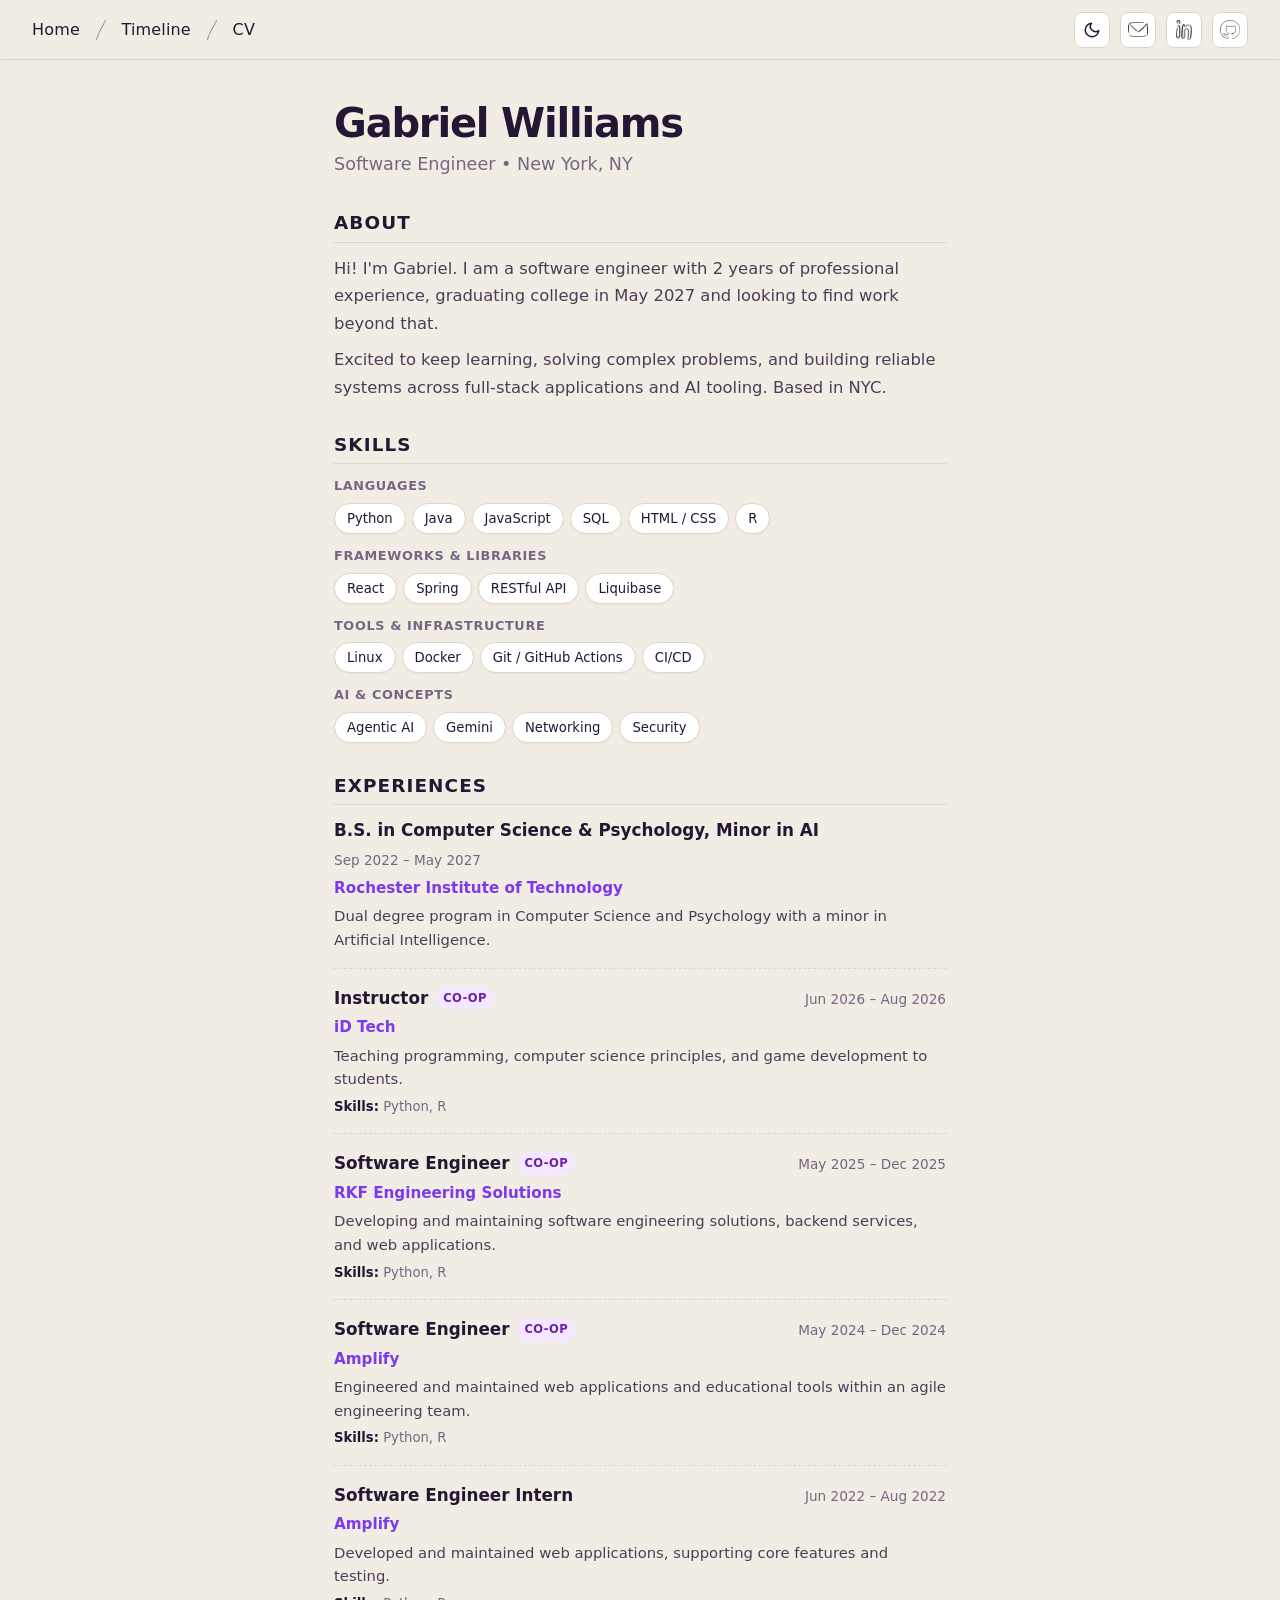
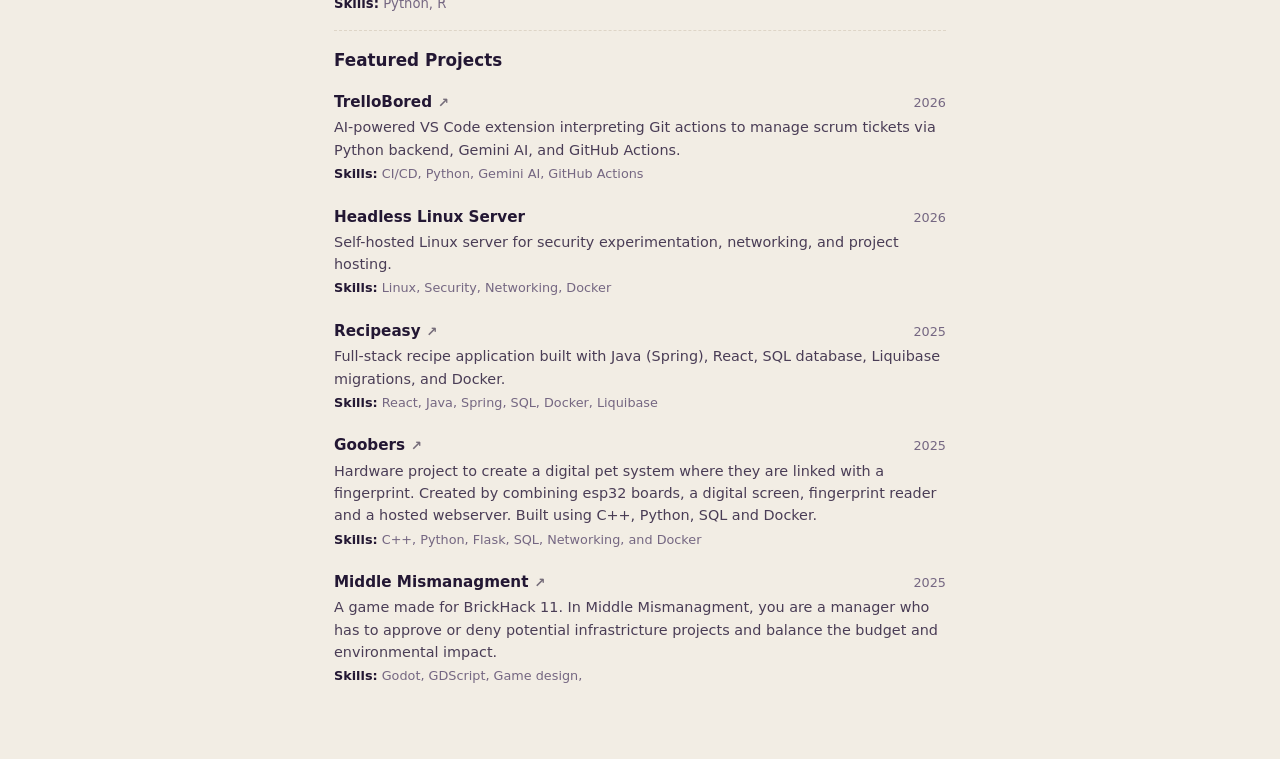
==== commit c7589f82: "touch ups and updated resume" ====
--- a/index.html
+++ b/index.html
@@ -30,7 +30,7 @@
                 </ul>
             </div>
             <div class="nav-right">
-                <button id="theme-toggle" class="nav-icon-btn theme-toggle-btn" aria-label="Toggle dark mode" title="Toggle dark mode">
+                <button id="theme-toggle" class="nav-icon-btn theme-toggle-btn" aria-label="Toggle theme" title="Toggle theme">
                     <svg class="theme-icon-moon" xmlns="http://www.w3.org/2000/svg" width="18" height="18" viewBox="0 0 24 24" fill="none" stroke="currentColor" stroke-width="2" stroke-linecap="round" stroke-linejoin="round" aria-hidden="true">
                         <path d="M21 12.79A9 9 0 1 1 11.21 3 7 7 0 0 0 21 12.79z"></path>
                     </svg>
@@ -45,6 +45,16 @@
                         <line x1="4.22" y1="19.78" x2="5.64" y2="18.36"></line>
                         <line x1="18.36" y1="5.64" x2="19.78" y2="4.22"></line>
                     </svg>
+                    <svg class="theme-icon-disco" xmlns="http://www.w3.org/2000/svg" width="18" height="18" viewBox="0 0 24 24" fill="none" stroke="currentColor" stroke-width="2" stroke-linecap="round" stroke-linejoin="round" aria-hidden="true">
+                        <circle cx="12" cy="12" r="7.5"></circle>
+                        <path d="M12 4.5v15"></path>
+                        <path d="M4.5 12h15"></path>
+                        <path d="M6.5 7.5a7.5 7.5 0 0 0 0 9"></path>
+                        <path d="M17.5 7.5a7.5 7.5 0 0 1 0 9"></path>
+                        <path d="M12 1v3.5"></path>
+                        <path d="M21 3v3"></path>
+                        <path d="M19.5 4.5h3"></path>
+                    </svg>
                 </button>
                 <a href="mailto:gabrielhwilliams@gmail.com" class="nav-icon-btn" aria-label="Email" title="Email">
                     <img src="images/mail.png" alt="Email" class="nav-icon">
@@ -205,14 +215,25 @@
                             <div class="project-skills"><span>Skills:</span> React, Java, Spring, SQL, Docker, Liquibase</div>
                         </a>
 
+                        <a href="https://github.com/willowrimlinger/goobers" target="_blank" rel="noopener noreferrer" class="project-item project-item--linked">
+                            <div class="project-header">
+                                <span class="project-title">Goobers<span class="project-link-icon" aria-hidden="true">&nearr;</span></span>
+                                <span class="project-year">2025</span>
+                            </div>
+                            <p class="project-desc">Hardware project to create a digital pet system where they are linked with a fingerprint. Created by combining esp32 boards, a digital screen, fingerprint reader and a hosted webserver. Built using C++, Python, SQL and Docker.</p>
+                            <div class="project-skills"><span>Skills:</span> C++, Python, Flask, SQL, Networking, and Docker </div>
+                        </a>
+                        
                         <a href="https://milestallia.github.io/tantalizing-tardigrades/" target="_blank" rel="noopener noreferrer" class="project-item project-item--linked">
                             <div class="project-header">
                                 <span class="project-title">Middle Mismanagment <span class="project-link-icon" aria-hidden="true">&nearr;</span></span>
                                 <span class="project-year">2025</span>
                             </div>
                             <p class="project-desc"> A game made for BrickHack 11. In Middle Mismanagment, you are a manager who has to approve or deny potential infrastricture projects and balance the budget and environmental impact.</p>
-                            <div class="project-skills"><span>Skills: Godot, GDScript, Game design, </span></div>
-                        </a>
+                            <div class="project-skills"><span>Skills:</span> Godot, GDScript, Game design, </div>
+                        </a>
+
+                        
                     </div>
                 </div>
             </div>
--- a/style.css
+++ b/style.css
@@ -108,6 +108,48 @@
   --project-hover-bg: rgba(167, 139, 250, 0.08);
   --tick-month-line: #3e3452;
   --card-shadow: 0 10px 25px -5px rgba(0, 0, 0, 0.5), 0 8px 10px -6px rgba(0, 0, 0, 0.3);
+}
+
+[data-theme="disco"] {
+  /* Vibrant Retro Disco Club Canvas */
+  --bg-main: #0c0714;        /* Deep Midnight Velvet */
+  --bg-card: #170c27;        /* Elevated Card with purple gloss */
+  --bg-tag: #200f38;         /* Glowing disco pill */
+  --bg-tag-hover: #311556;   /* Hot disco tag hover */
+
+  /* Ultra High-Contrast Neon-Glow Typography */
+  --text-main: #ffffff;      /* Pure Crisp White */
+  --text-muted: #e7d8ff;     /* Soft Electric Lavender */
+  --grey: #bd9ff5;           /* Bright Lilac Taupe */
+  --grey-light: #6a40a8;     /* Vibrant purple dividers */
+  --border: #521c94;         /* Neon purple border */
+  --border-subtle: #361066;  /* Deep magenta border */
+
+  /* Primary Neon Brands */
+  --primary: #ff2a85;        /* Neon Hot Pink / Magenta */
+  --primary-hover: #00f5ff;  /* Electric Cyan */
+  --hightlight: #ffe600;     /* Laser Gold */
+
+  /* 4 Electric Neon Category Colors */
+  --job: #00f5ff;            /* Laser Cyan (Jobs) */
+  --education: #39ff14;      /* Neon Lime Green (Education) */
+  --project: #ff007f;        /* Hot Magenta Pink (Projects) */
+  --event: #ffe600;          /* Electric Laser Gold (Events) */
+
+  /* Timeline & Badges */
+  --accent: #130822;         /* Deep disco sidebar */
+  --badge-bg: #4a0d6e;       /* Hot magenta badge */
+  --badge-text: #00f5ff;     /* Laser cyan badge text */
+
+  /* Shadows & Component Theming */
+  --nav-bg: rgba(12, 7, 20, 0.90);
+  --nav-shadow: 0 0 20px rgba(255, 42, 133, 0.4), 0 2px 8px rgba(0, 245, 255, 0.25);
+  --btn-shadow: 0 0 16px rgba(255, 42, 133, 0.6);
+  --tag-shadow: 0 0 10px rgba(0, 245, 255, 0.25);
+  --tag-hover-border: #ff2a85;
+  --project-hover-bg: rgba(255, 42, 133, 0.15);
+  --tick-month-line: #ff2a85;
+  --card-shadow: 0 0 30px rgba(255, 42, 133, 0.4), 0 0 15px rgba(0, 245, 255, 0.3);
 }
 
 /* ============ NAVBAR ============ */
@@ -254,34 +296,58 @@
 }
 
 .theme-icon-sun,
-.theme-icon-moon {
+.theme-icon-moon,
+.theme-icon-disco {
   width: 18px;
   height: 18px;
   stroke: var(--text-main);
-  transition: transform 0.25s ease, stroke 0.2s ease;
-  display: block;
+  transition: transform 0.25s ease, stroke 0.2s ease, filter 0.25s ease;
+  display: none;
 }
 
 .theme-toggle-btn:hover .theme-icon-sun,
-.theme-toggle-btn:hover .theme-icon-moon {
+.theme-toggle-btn:hover .theme-icon-moon,
+.theme-toggle-btn:hover .theme-icon-disco {
   stroke: var(--primary);
   transform: rotate(15deg);
 }
 
-/* Light mode: show moon, hide sun */
-.theme-icon-sun {
-  display: none;
-}
-.theme-icon-moon {
+/* Light mode (default): show moon */
+html:not([data-theme="dark"]):not([data-theme="disco"]) .theme-icon-moon,
+[data-theme="light"] .theme-icon-moon {
   display: block;
 }
 
-/* Dark mode: show sun, hide moon */
-[data-theme="dark"] .theme-icon-sun {
+/* Dark mode without disco unlocked: show sun */
+[data-theme="dark"] .theme-toggle-btn:not([data-disco-unlocked="true"]) .theme-icon-sun {
   display: block;
 }
-[data-theme="dark"] .theme-icon-moon {
-  display: none;
+
+/* Dark mode with disco unlocked: show disco ball icon with pulse */
+[data-theme="dark"] .theme-toggle-btn[data-disco-unlocked="true"] .theme-icon-disco {
+  display: block;
+  stroke: #ff2a85;
+  filter: drop-shadow(0 0 5px #00f5ff);
+  animation: disco-icon-wiggle 2.5s ease-in-out infinite alternate;
+}
+
+@keyframes disco-icon-wiggle {
+  0% { transform: rotate(-8deg) scale(1); }
+  50% { transform: rotate(8deg) scale(1.1); stroke: #00f5ff; }
+  100% { transform: rotate(-8deg) scale(1); stroke: #ff2a85; }
+}
+
+/* Disco mode: show sun to cycle back to light mode */
+[data-theme="disco"] .theme-icon-sun {
+  display: block;
+  stroke: #ffe600;
+  filter: drop-shadow(0 0 6px #ff2a85);
+  animation: disco-sun-spin 8s linear infinite;
+}
+
+@keyframes disco-sun-spin {
+  0% { transform: rotate(0deg); }
+  100% { transform: rotate(360deg); }
 }
 
 /* ============ BUTTONS ============ */
@@ -654,7 +720,8 @@
   }
 
   .theme-icon-sun,
-  .theme-icon-moon {
+  .theme-icon-moon,
+  .theme-icon-disco {
     width: 16px;
     height: 16px;
   }
@@ -790,7 +857,8 @@
   }
 
   .theme-icon-sun,
-  .theme-icon-moon {
+  .theme-icon-moon,
+  .theme-icon-disco {
     width: 13px;
     height: 13px;
   }
@@ -1121,4 +1189,222 @@
 
 .event-label-skills {
   color: var(--grey);
+}
+
+/* ============ DISCO MODE SPECIAL EFFECTS ============ */
+[data-theme="disco"] body {
+  background-image: 
+    radial-gradient(circle at 15% 20%, rgba(255, 42, 133, 0.15) 0%, transparent 45%),
+    radial-gradient(circle at 85% 15%, rgba(0, 245, 255, 0.15) 0%, transparent 45%),
+    radial-gradient(circle at 50% 85%, rgba(255, 230, 0, 0.12) 0%, transparent 50%),
+    radial-gradient(circle at 75% 75%, rgba(57, 255, 20, 0.10) 0%, transparent 45%);
+  background-attachment: fixed;
+}
+
+[data-theme="disco"] .name-title {
+  background: linear-gradient(90deg, #ff007f, #00f5ff, #ffe600, #39ff14, #b026ff, #ff007f);
+  background-size: 300% 100%;
+  -webkit-background-clip: text;
+  -webkit-text-fill-color: transparent;
+  animation: disco-rainbow-text 5s linear infinite;
+  filter: drop-shadow(0 0 10px rgba(255, 0, 127, 0.5));
+}
+
+@keyframes disco-rainbow-text {
+  0% { background-position: 0% 50%; }
+  100% { background-position: 300% 50%; }
+}
+
+[data-theme="disco"] .chunk-title {
+  border-image: linear-gradient(90deg, #ff2a85, #00f5ff, #39ff14) 1;
+  text-shadow: 0 0 8px rgba(255, 42, 133, 0.6);
+}
+
+[data-theme="disco"] .navbar {
+  border-bottom: 2px solid #ff2a85;
+  box-shadow: 0 0 20px rgba(255, 42, 133, 0.4), 0 0 35px rgba(0, 245, 255, 0.2);
+  animation: disco-nav-glow 4s ease-in-out infinite alternate;
+}
+
+@keyframes disco-nav-glow {
+  0% {
+    border-color: #ff2a85;
+    box-shadow: 0 0 20px rgba(255, 42, 133, 0.4), 0 0 35px rgba(0, 245, 255, 0.2);
+  }
+  50% {
+    border-color: #00f5ff;
+    box-shadow: 0 0 20px rgba(0, 245, 255, 0.4), 0 0 35px rgba(255, 230, 0, 0.25);
+  }
+  100% {
+    border-color: #39ff14;
+    box-shadow: 0 0 20px rgba(57, 255, 20, 0.4), 0 0 35px rgba(255, 42, 133, 0.2);
+  }
+}
+
+[data-theme="disco"] .skill-tag {
+  animation: disco-pulse 2.5s ease-in-out infinite alternate;
+}
+
+[data-theme="disco"] .skill-tag:nth-child(4n + 1) {
+  border-color: #ff2a85;
+  box-shadow: 0 0 8px rgba(255, 42, 133, 0.4);
+}
+
+[data-theme="disco"] .skill-tag:nth-child(4n + 2) {
+  border-color: #00f5ff;
+  box-shadow: 0 0 8px rgba(0, 245, 255, 0.4);
+  animation-delay: 0.5s;
+}
+
+[data-theme="disco"] .skill-tag:nth-child(4n + 3) {
+  border-color: #ffe600;
+  box-shadow: 0 0 8px rgba(255, 230, 0, 0.4);
+  animation-delay: 1s;
+}
+
+[data-theme="disco"] .skill-tag:nth-child(4n + 4) {
+  border-color: #39ff14;
+  box-shadow: 0 0 8px rgba(57, 255, 20, 0.4);
+  animation-delay: 1.5s;
+}
+
+@keyframes disco-pulse {
+  0% { transform: translateY(0); }
+  50% { transform: translateY(-1.5px); }
+  100% { transform: translateY(0); }
+}
+
+[data-theme="disco"] .project-item--linked:hover {
+  box-shadow: 0 0 16px rgba(0, 245, 255, 0.3);
+}
+
+[data-theme="disco"] .nav-icon {
+  filter: invert(1) drop-shadow(0 0 4px #00f5ff);
+}
+
+[data-theme="disco"] .nav-slash {
+  filter: invert(1) drop-shadow(0 0 4px #ff2a85);
+}
+
+[data-theme="disco"] .event-bar,
+[data-theme="disco"] .event-point {
+  filter: drop-shadow(0 0 6px currentColor);
+}
+
+[data-theme="disco"] .experience-company {
+  text-shadow: 0 0 8px rgba(255, 42, 133, 0.6);
+}
+
+[data-theme="disco"] .experience-badge {
+  box-shadow: 0 0 8px rgba(0, 245, 255, 0.4);
+  animation: disco-badge-blink 1.5s ease-in-out infinite alternate;
+}
+
+@keyframes disco-badge-blink {
+  0% { filter: hue-rotate(0deg); }
+  100% { filter: hue-rotate(90deg); }
+}
+
+/* ============ DISCO UNLOCKED TOAST ============ */
+.disco-toast {
+  position: fixed;
+  bottom: 24px;
+  right: 24px;
+  max-width: 380px;
+  background: #170d26;
+  border: 2px solid #ff2a85;
+  border-radius: 12px;
+  padding: 14px 18px;
+  box-shadow: 0 0 25px rgba(255, 42, 133, 0.4), 0 0 15px rgba(0, 245, 255, 0.3), 0 10px 30px rgba(0, 0, 0, 0.5);
+  color: #ffffff;
+  z-index: 2000;
+  opacity: 0;
+  transform: translateY(20px) scale(0.95);
+  transition: opacity 0.3s cubic-bezier(0.16, 1, 0.3, 1), transform 0.3s cubic-bezier(0.16, 1, 0.3, 1);
+  pointer-events: none;
+}
+
+.disco-toast.is-visible {
+  opacity: 1;
+  transform: translateY(0) scale(1);
+  pointer-events: auto;
+}
+
+.disco-toast-content {
+  display: flex;
+  align-items: center;
+  gap: 12px;
+}
+
+.disco-toast-icon {
+  font-size: 28px;
+  line-height: 1;
+  animation: disco-toast-bounce 1s ease-in-out infinite alternate;
+}
+
+@keyframes disco-toast-bounce {
+  0% { transform: translateY(0) rotate(-10deg); }
+  100% { transform: translateY(-4px) rotate(10deg); }
+}
+
+.disco-toast-text {
+  display: flex;
+  flex-direction: column;
+  gap: 2px;
+  font-size: 0.85rem;
+  line-height: 1.35;
+}
+
+.disco-toast-text strong {
+  font-size: 0.95rem;
+  color: #00f5ff;
+  letter-spacing: 0.02em;
+}
+
+.disco-toast-text span {
+  color: #e4d4ff;
+}
+
+.disco-toast-btn {
+  background: linear-gradient(135deg, #ff2a85, #b026ff);
+  color: #ffffff;
+  border: none;
+  padding: 6px 12px;
+  border-radius: 6px;
+  font-size: 0.8rem;
+  font-weight: 700;
+  cursor: pointer;
+  white-space: nowrap;
+  box-shadow: 0 0 10px rgba(255, 42, 133, 0.5);
+  transition: transform 0.15s ease, box-shadow 0.15s ease;
+}
+
+.disco-toast-btn:hover {
+  transform: scale(1.05);
+  box-shadow: 0 0 16px rgba(0, 245, 255, 0.7);
+}
+
+.disco-toast-close {
+  background: transparent;
+  border: none;
+  color: #a395b0;
+  font-size: 20px;
+  line-height: 1;
+  cursor: pointer;
+  padding: 0 4px;
+  margin-left: 2px;
+  transition: color 0.15s ease;
+}
+
+.disco-toast-close:hover {
+  color: #ffffff;
+}
+
+@media (max-width: 600px) {
+  .disco-toast {
+    bottom: 16px;
+    right: 16px;
+    left: 16px;
+    max-width: none;
+  }
 }
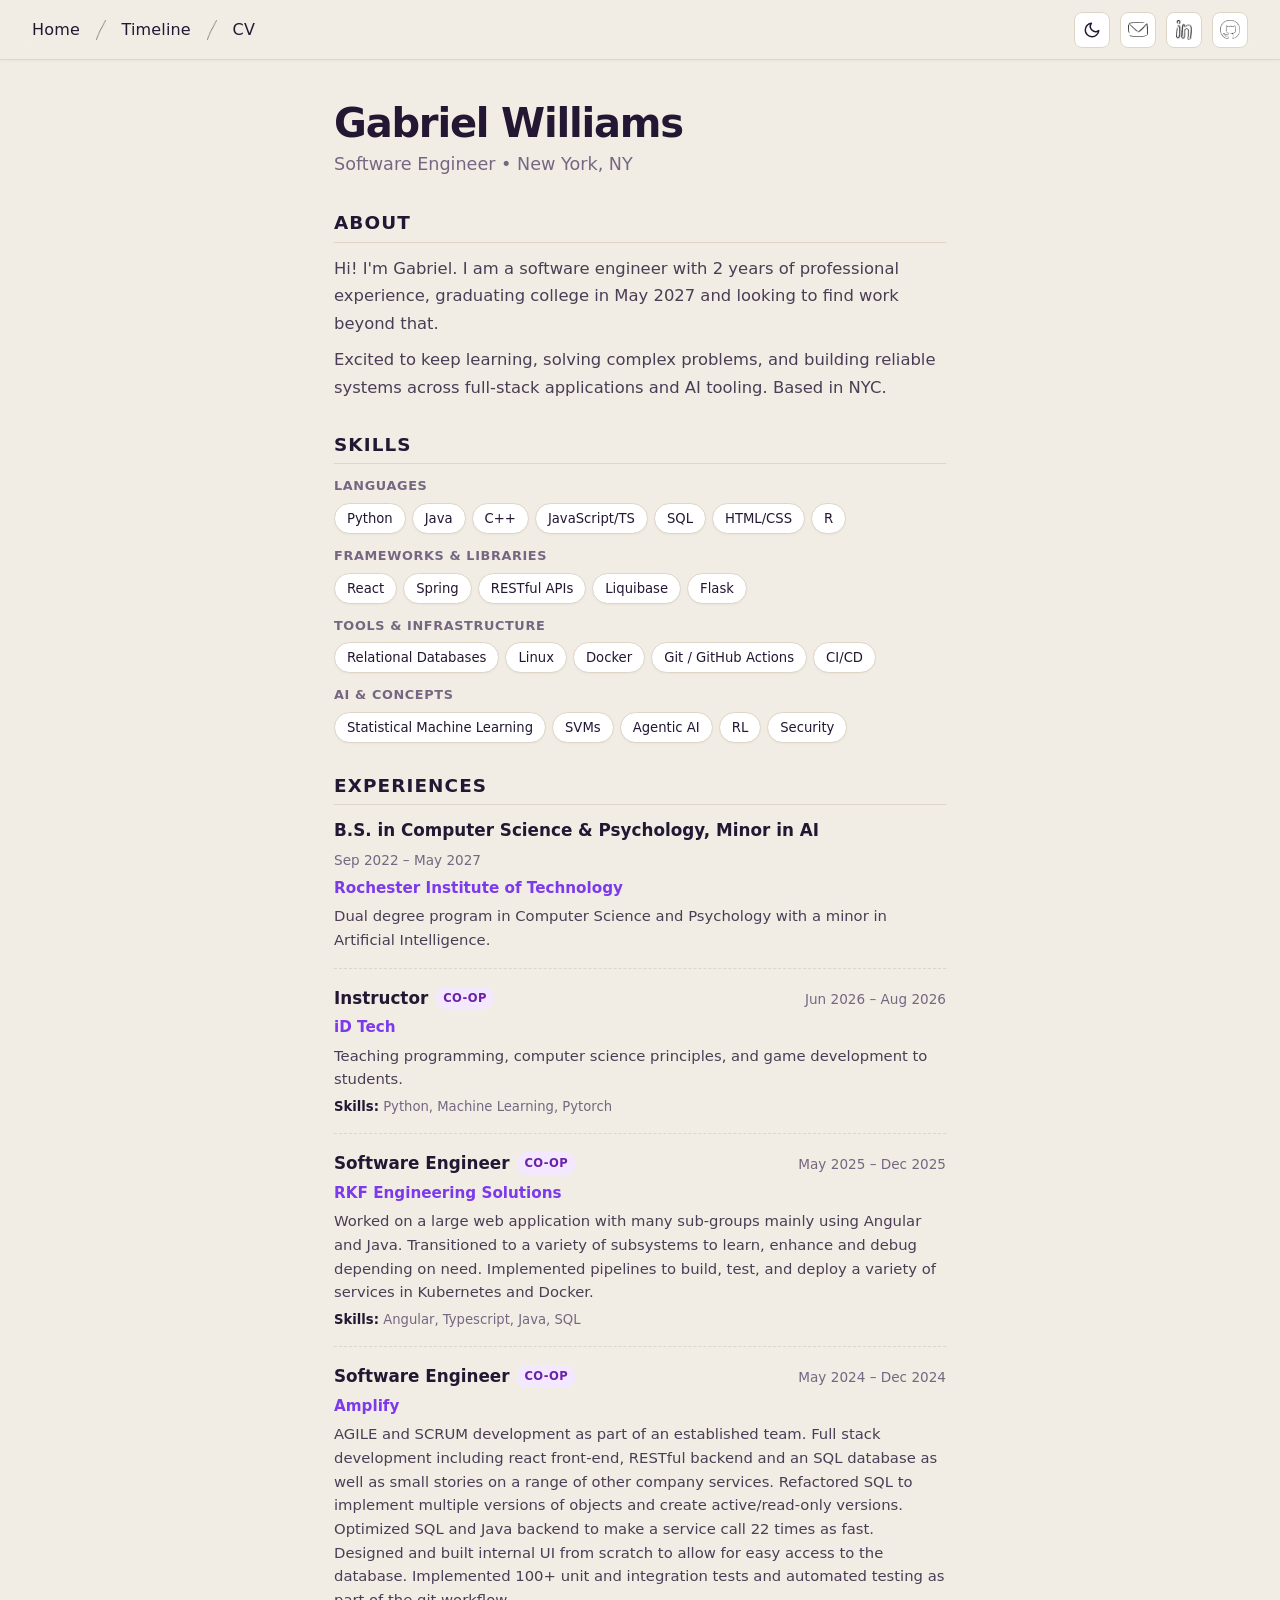
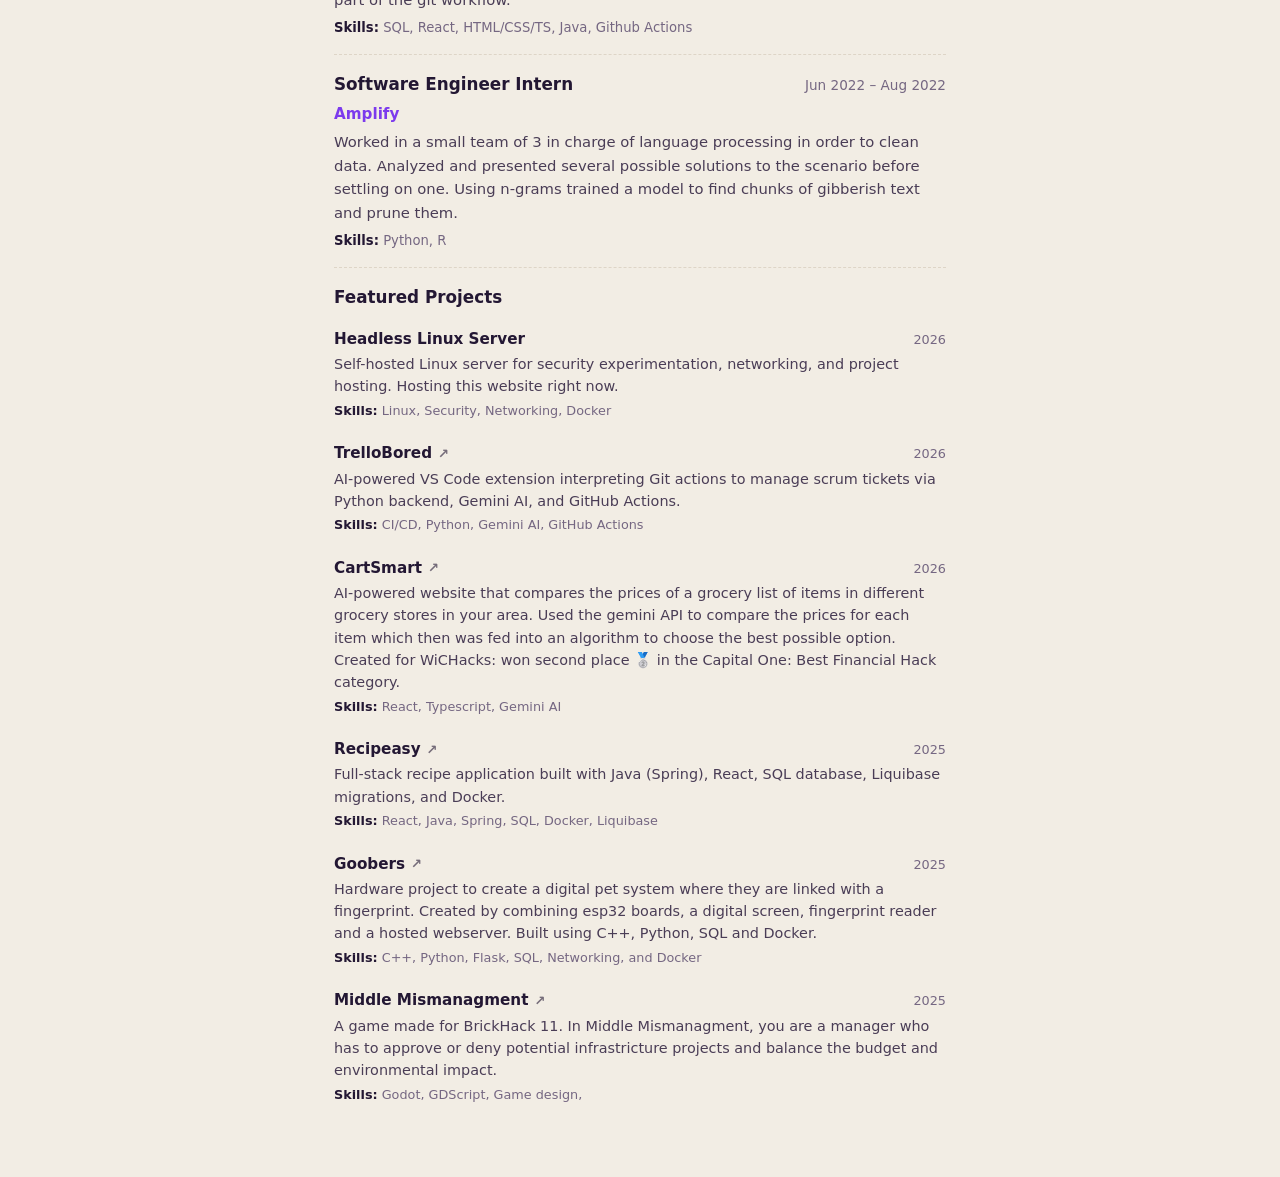
==== commit 5c08d21e: "more info" ====
--- a/index.html
+++ b/index.html
@@ -94,9 +94,10 @@
                     <div class="skill-tags">
                         <span class="skill-tag">Python</span>
                         <span class="skill-tag">Java</span>
-                        <span class="skill-tag">JavaScript</span>
+                        <span class="skill-tag">C++</span>
+                        <span class="skill-tag">JavaScript/TS</span>
                         <span class="skill-tag">SQL</span>
-                        <span class="skill-tag">HTML / CSS</span>
+                        <span class="skill-tag">HTML/CSS</span>
                         <span class="skill-tag">R</span>
                     </div>
                 </div>
@@ -105,13 +106,15 @@
                     <div class="skill-tags">
                         <span class="skill-tag">React</span>
                         <span class="skill-tag">Spring</span>
-                        <span class="skill-tag">RESTful API</span>
+                        <span class="skill-tag">RESTful APIs</span>
                         <span class="skill-tag">Liquibase</span>
+                        <span class="skill-tag">Flask</span>
                     </div>
                 </div>
                 <div class="skill-group">
                     <span class="skill-group-title">Tools & Infrastructure</span>
                     <div class="skill-tags">
+                        <span class="skill-tag">Relational Databases</span>
                         <span class="skill-tag">Linux</span>
                         <span class="skill-tag">Docker</span>
                         <span class="skill-tag">Git / GitHub Actions</span>
@@ -121,9 +124,10 @@
                 <div class="skill-group">
                     <span class="skill-group-title">AI & Concepts</span>
                     <div class="skill-tags">
+                        <span class="skill-tag">Statistical Machine Learning</span>
+                        <span class="skill-tag">SVMs</span>
                         <span class="skill-tag">Agentic AI</span>
-                        <span class="skill-tag">Gemini</span>
-                        <span class="skill-tag">Networking</span>
+                        <span class="skill-tag">RL</span>
                         <span class="skill-tag">Security</span>
                     </div>
                 </div>
@@ -150,7 +154,7 @@
                     </div>
                     <div class="experience-company">iD Tech</div>
                     <p class="experience-desc">Teaching programming, computer science principles, and game development to students.</p>
-                    <div class="experience-skills"><span>Skills:</span> Python, R</div>
+                    <div class="experience-skills"><span>Skills:</span> Python, Machine Learning, Pytorch</div>
                 </div>
 
                 <div class="experience-item">
@@ -159,8 +163,8 @@
                         <span class="experience-date">May 2025 &ndash; Dec 2025</span>
                     </div>
                     <div class="experience-company">RKF Engineering Solutions</div>
-                    <p class="experience-desc">Developing and maintaining software engineering solutions, backend services, and web applications.</p>
-                    <div class="experience-skills"><span>Skills:</span> Python, R</div>
+                    <p class="experience-desc">Worked on a large web application with many sub-groups mainly using Angular and Java. Transitioned to a variety of subsystems to learn, enhance and debug depending on need. Implemented pipelines to build, test, and deploy a variety of services in Kubernetes and Docker.</p>
+                    <div class="experience-skills"><span>Skills:</span> Angular, Typescript, Java, SQL</div>
                 </div>
 
                 <div class="experience-item">
@@ -169,8 +173,8 @@
                         <span class="experience-date">May 2024 &ndash; Dec 2024</span>
                     </div>
                     <div class="experience-company">Amplify</div>
-                    <p class="experience-desc">Engineered and maintained web applications and educational tools within an agile engineering team.</p>
-                    <div class="experience-skills"><span>Skills:</span> Python, R</div>
+                    <p class="experience-desc">AGILE and SCRUM development as part of an established team. Full stack development including react front-end, RESTful backend and an SQL database as well as small stories on a range of other company services. Refactored SQL to implement multiple versions of objects and create active/read-only versions. Optimized SQL and Java backend to make a service call 22 times as fast. Designed and built internal UI from scratch to allow for easy access to the database. Implemented 100+ unit and integration tests and automated testing as part of the git workflow.</p>
+                    <div class="experience-skills"><span>Skills:</span> SQL, React, HTML/CSS/TS, Java, Github Actions</div>
                 </div>
 
                 <div class="experience-item">
@@ -179,7 +183,7 @@
                         <span class="experience-date">Jun 2022 &ndash; Aug 2022</span>
                     </div>
                     <div class="experience-company">Amplify</div>
-                    <p class="experience-desc">Developed and maintained web applications, supporting core features and testing.</p>
+                    <p class="experience-desc">Worked in a small team of 3 in charge of language processing in order to clean data. Analyzed and presented several possible solutions to the scenario before settling on one. Using n-grams trained a model to find chunks of gibberish text and prune them.</p>
                     <div class="experience-skills"><span>Skills:</span> Python, R</div>
                 </div>
 
@@ -188,6 +192,18 @@
                         <span class="experience-role">Featured Projects</span>
                     </div>
                     <div class="project-list">
+
+
+                        <div class="project-item">
+                            <div class="project-header">
+                                <span class="project-title">Headless Linux Server</span>
+                                <span class="project-year">2026</span>
+                            </div>
+                            <p class="project-desc">Self-hosted Linux server for security experimentation, networking, and project hosting. Hosting this website right now.</p>
+                            <div class="project-skills"><span>Skills:</span> Linux, Security, Networking, Docker</div>
+                        </div>
+
+
                         <a href="https://github.com/KieranStewart/trello-bored" target="_blank" rel="noopener noreferrer" class="project-item project-item--linked">
                             <div class="project-header">
                                 <span class="project-title">TrelloBored <span class="project-link-icon" aria-hidden="true">&nearr;</span></span>
@@ -197,14 +213,14 @@
                             <div class="project-skills"><span>Skills:</span> CI/CD, Python, Gemini AI, GitHub Actions</div>
                         </a>
 
-                        <div class="project-item">
-                            <div class="project-header">
-                                <span class="project-title">Headless Linux Server</span>
+                        <a href="https://github.com/gabrielhwilliams/merry-macaques" target="_blank" rel="noopener noreferrer" class="project-item project-item--linked">
+                            <div class="project-header">
+                                <span class="project-title">CartSmart<span class="project-link-icon" aria-hidden="true">&nearr;</span></span>
                                 <span class="project-year">2026</span>
                             </div>
-                            <p class="project-desc">Self-hosted Linux server for security experimentation, networking, and project hosting.</p>
-                            <div class="project-skills"><span>Skills:</span> Linux, Security, Networking, Docker</div>
-                        </div>
+                            <p class="project-desc">AI-powered website that compares the prices of a grocery list of items in different grocery stores in your area. Used the gemini API to compare the prices for each item which then was fed into an algorithm to choose the best possible option. Created for WiCHacks: won second place 🥈 in the Capital One: Best Financial Hack category.</p>
+                            <div class="project-skills"><span>Skills:</span> React, Typescript, Gemini AI</div>
+                        </a>
 
                         <a href="https://github.com/gabrielhwilliams/Recipeasy" target="_blank" rel="noopener noreferrer" class="project-item project-item--linked">
                             <div class="project-header">
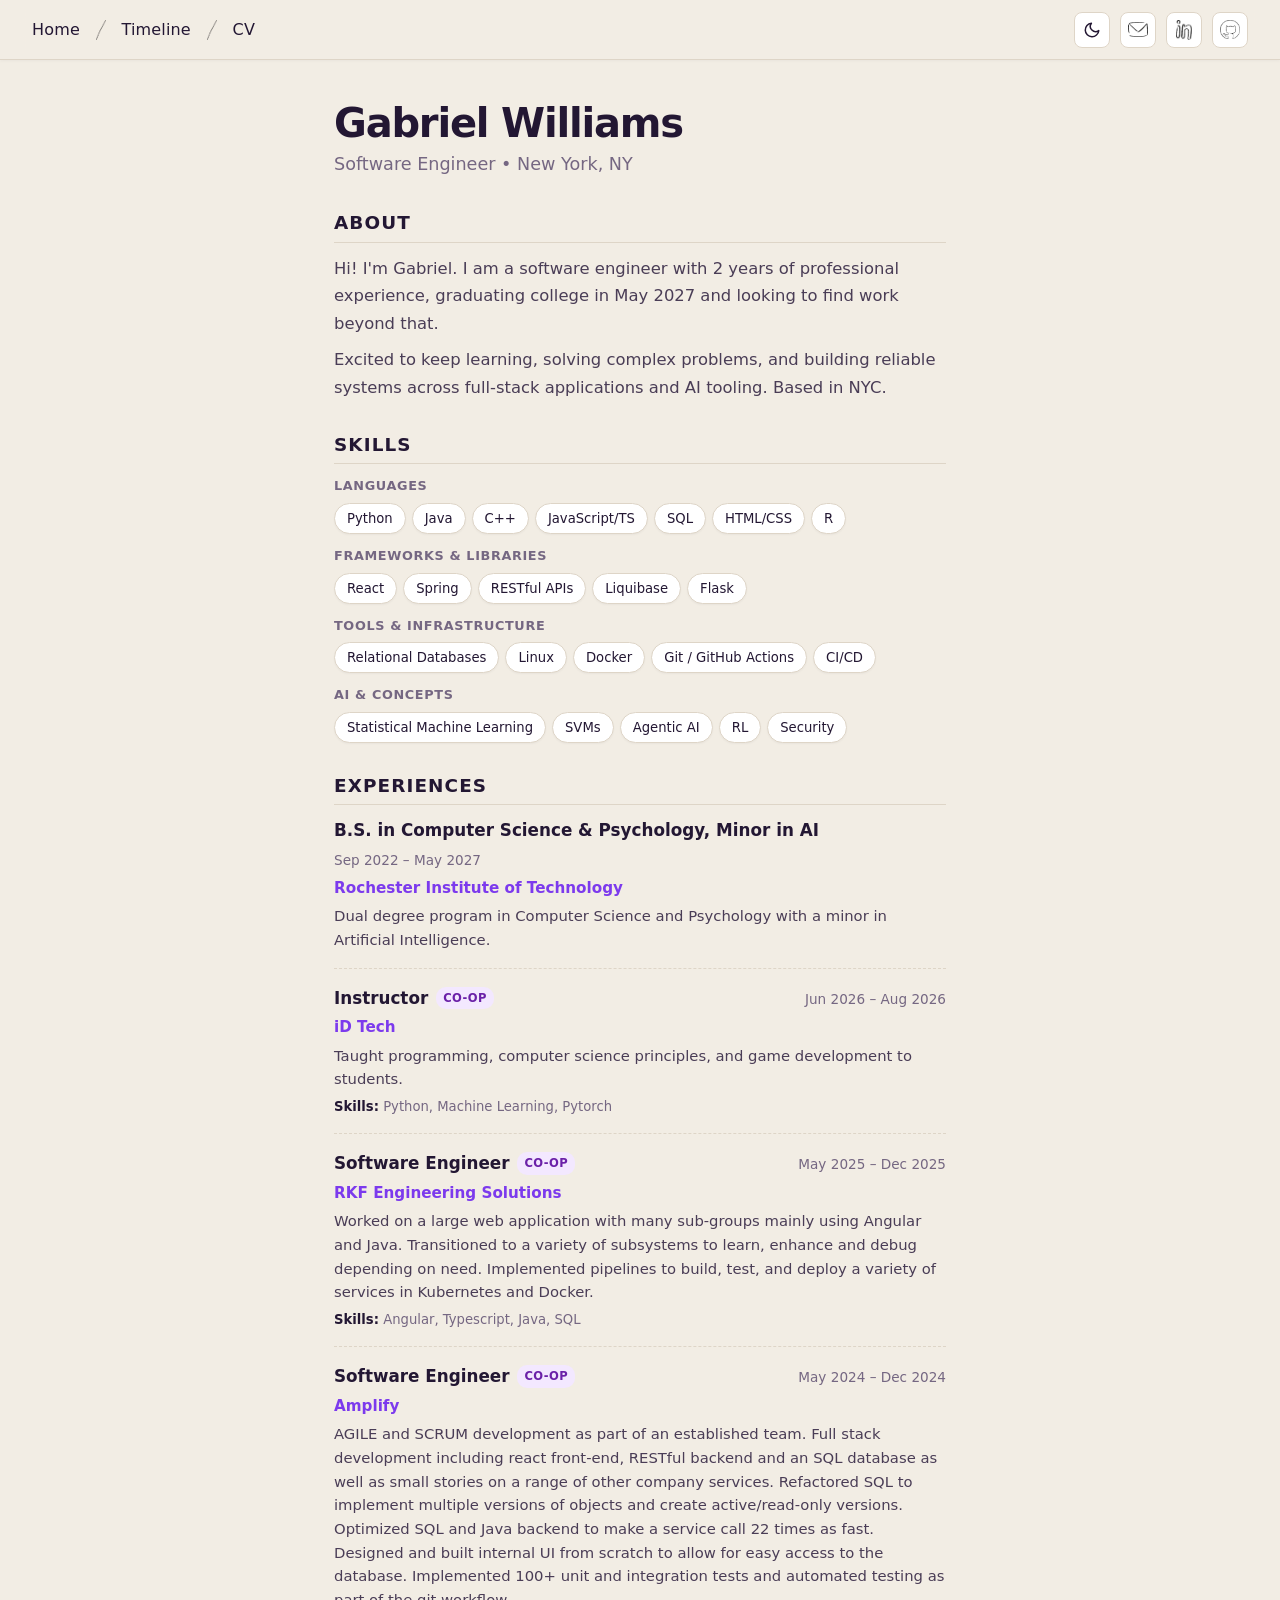
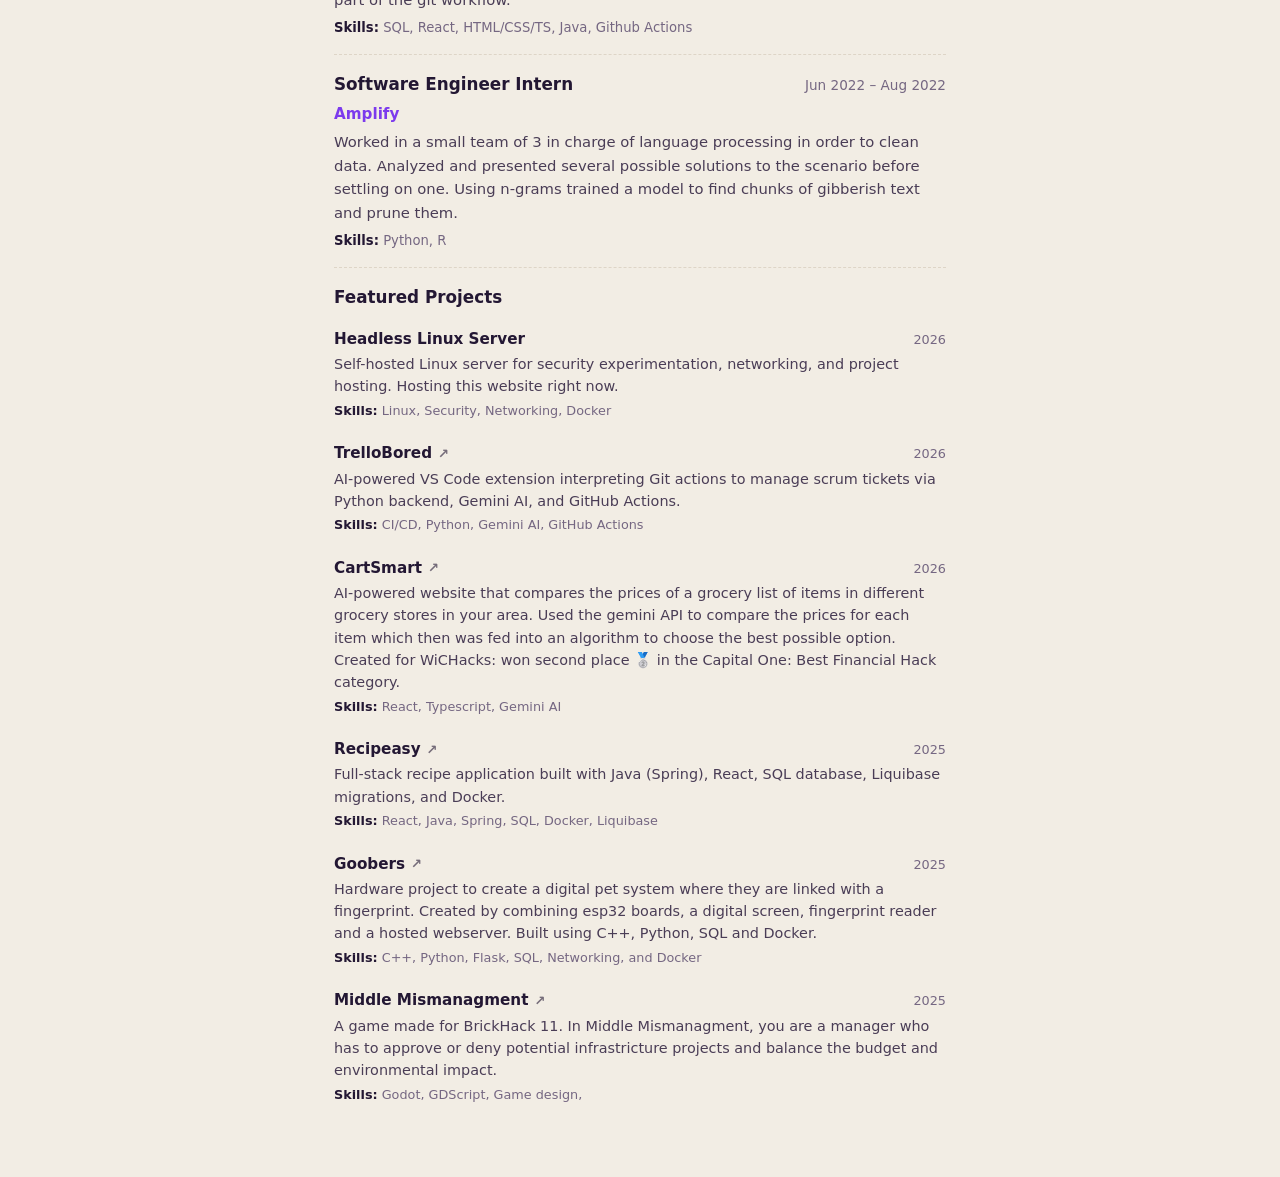
==== commit 919189ff: "minor grammar" ====
--- a/index.html
+++ b/index.html
@@ -153,7 +153,7 @@
                         <span class="experience-date">Jun 2026 &ndash; Aug 2026</span>
                     </div>
                     <div class="experience-company">iD Tech</div>
-                    <p class="experience-desc">Teaching programming, computer science principles, and game development to students.</p>
+                    <p class="experience-desc">Taught programming, computer science principles, and game development to students.</p>
                     <div class="experience-skills"><span>Skills:</span> Python, Machine Learning, Pytorch</div>
                 </div>
 
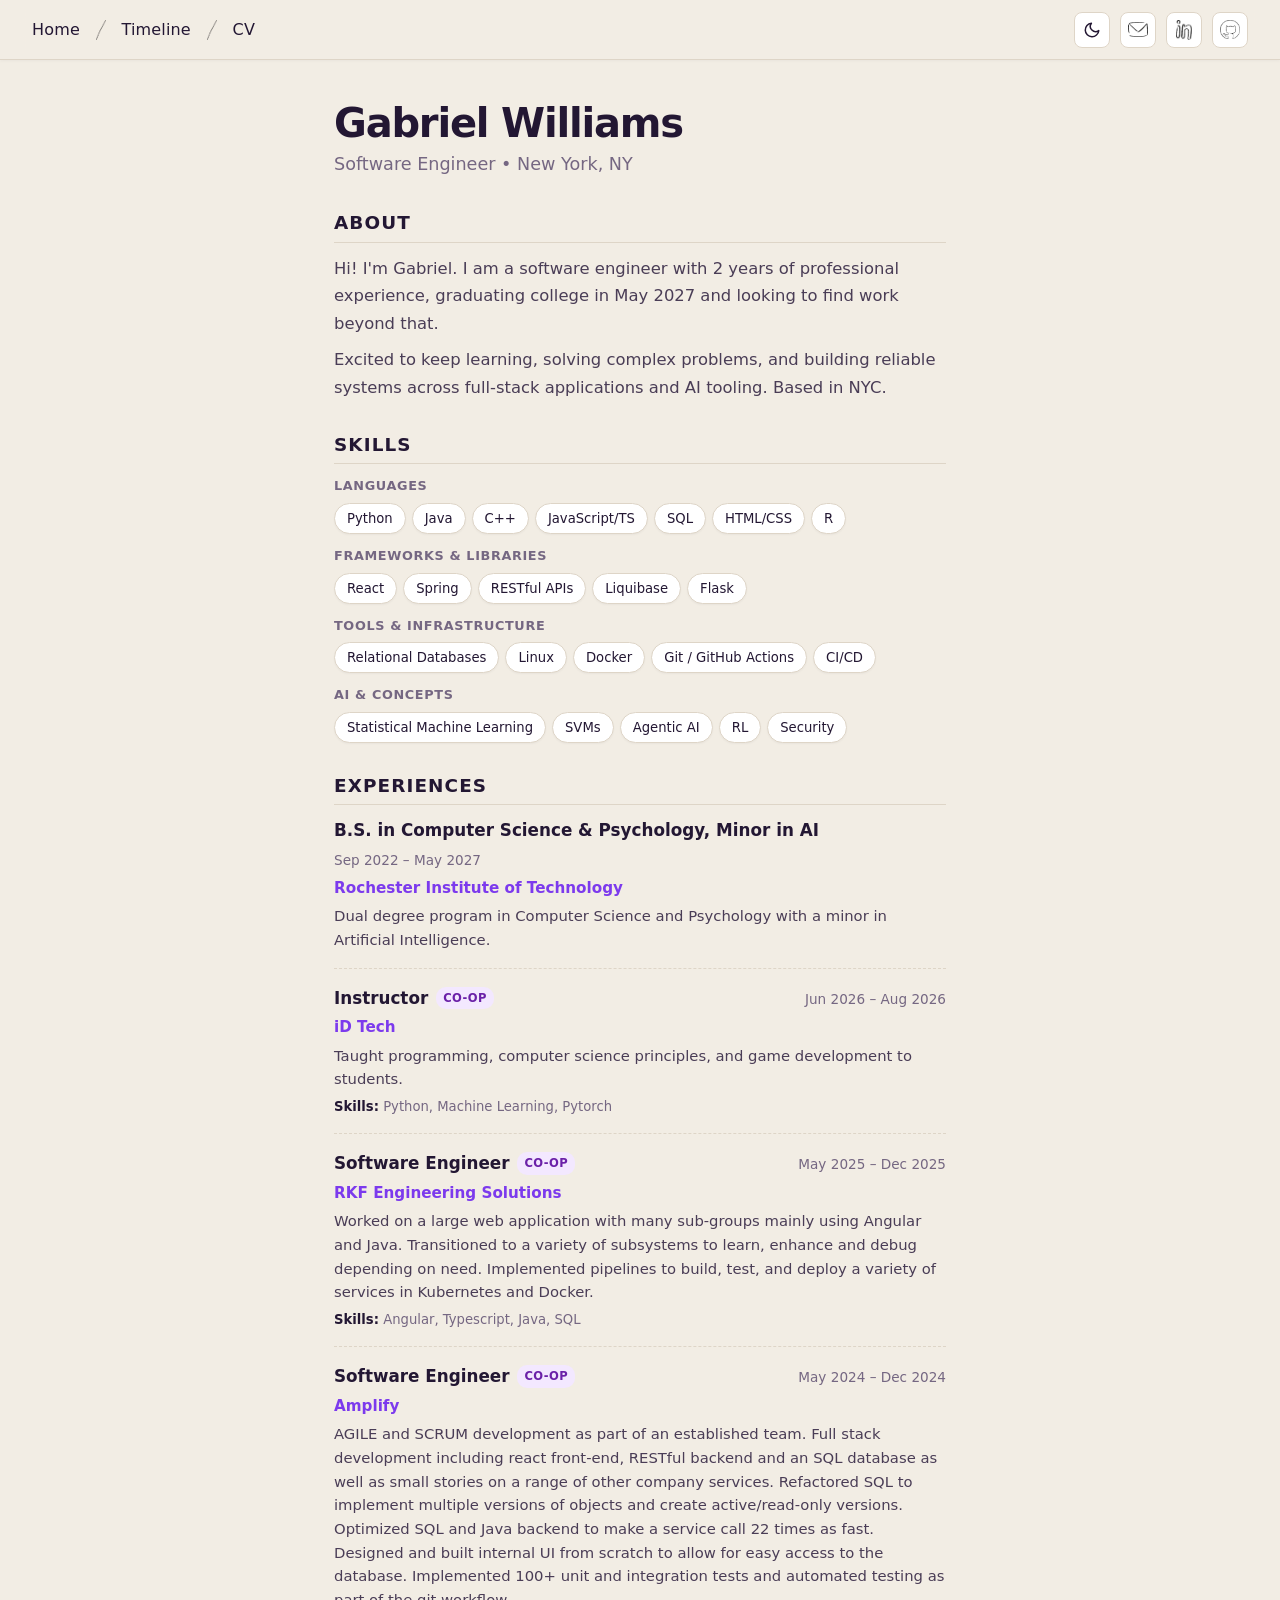
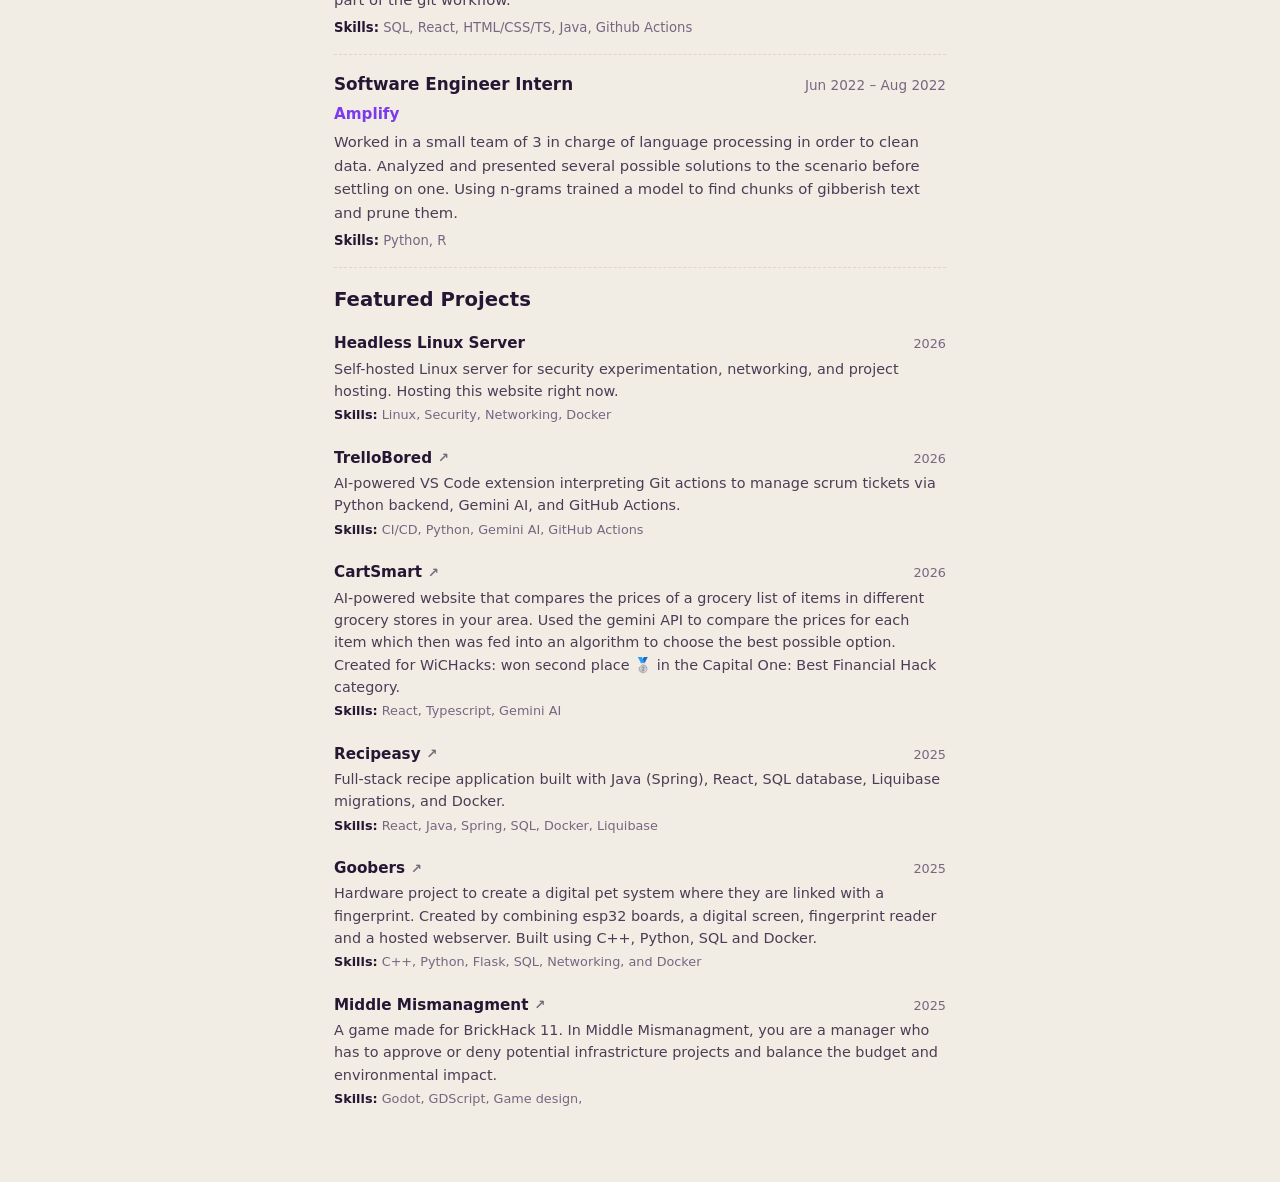
==== commit 33d7eb74: "title" ====
--- a/index.html
+++ b/index.html
@@ -189,7 +189,7 @@
 
                 <div class="experience-item experience-projects-group">
                     <div class="experience-header">
-                        <span class="experience-role">Featured Projects</span>
+                        <span class="experience-role"><h3>Featured Projects</h3></span>
                     </div>
                     <div class="project-list">
 
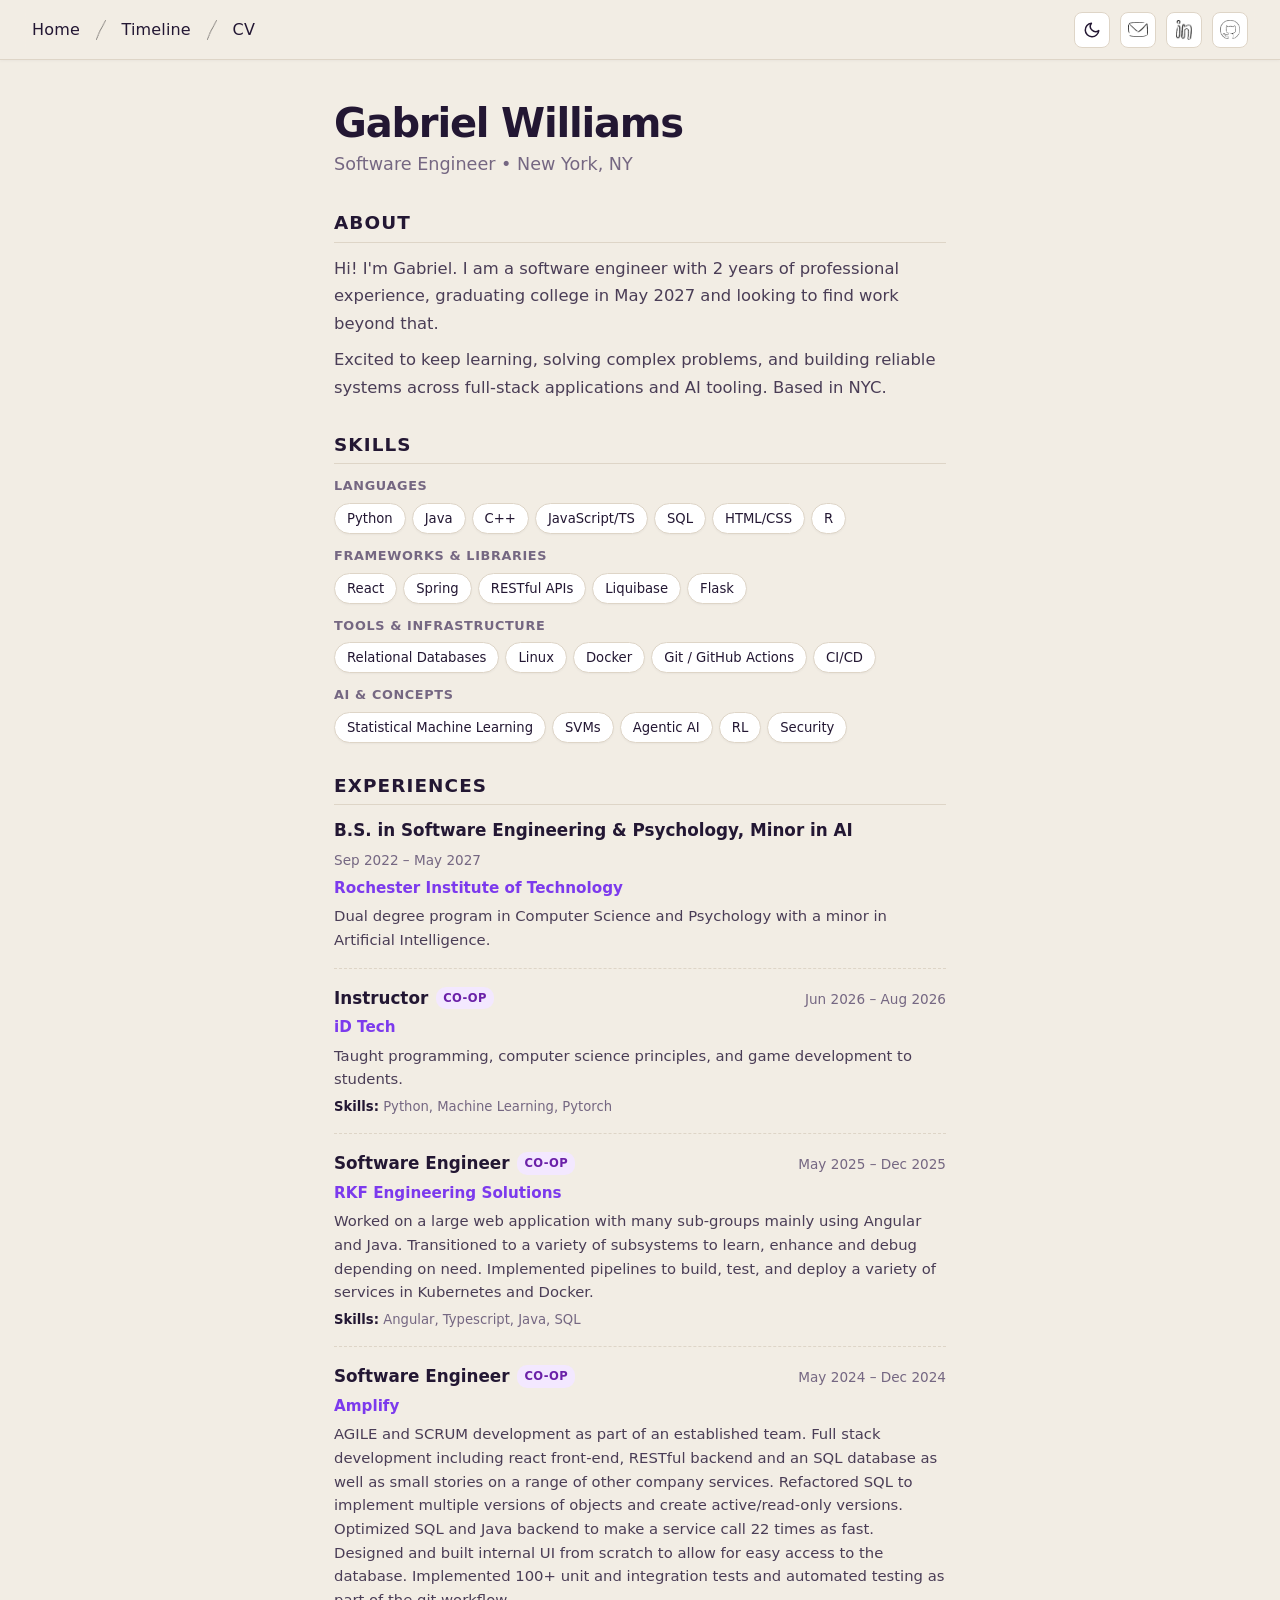
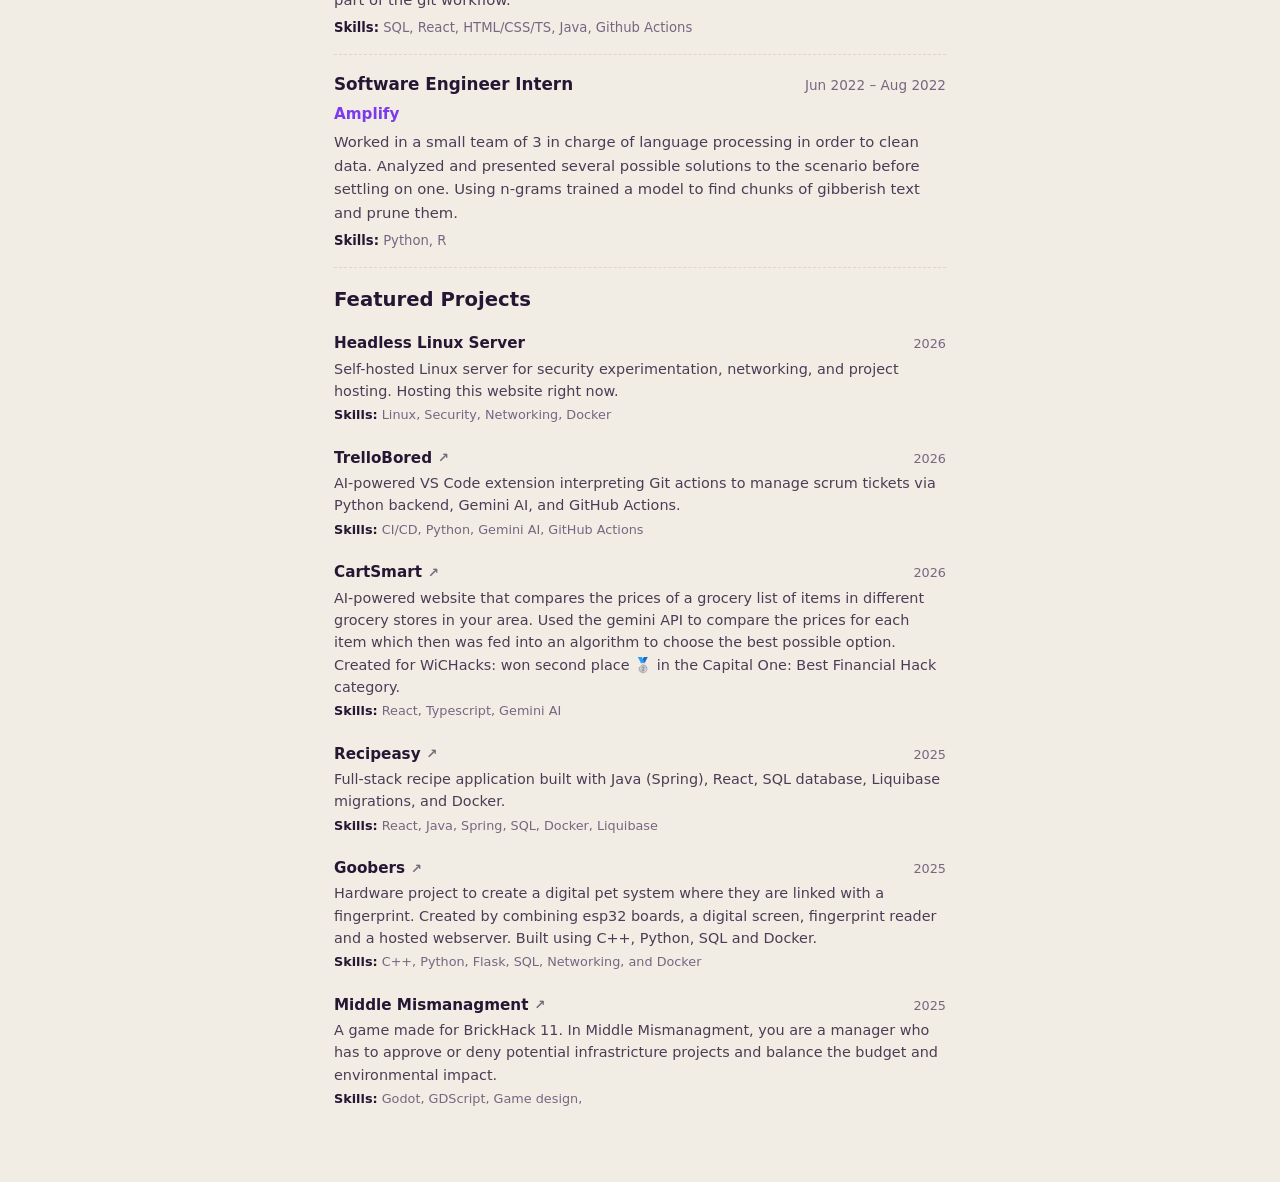
==== commit 3462de4f: "update text" ====
--- a/index.html
+++ b/index.html
@@ -140,7 +140,7 @@
             <div class="experience-list">
                 <div class="experience-item">
                     <div class="experience-header">
-                        <span class="experience-role">B.S. in Computer Science & Psychology, Minor in AI</span>
+                        <span class="experience-role">B.S. in Software Engineering & Psychology, Minor in AI</span>
                         <span class="experience-date">Sep 2022 &ndash; May 2027</span>
                     </div>
                     <div class="experience-company">Rochester Institute of Technology</div>
@@ -257,4 +257,4 @@
     </main>
 
 </body>
-</html>+</html>
